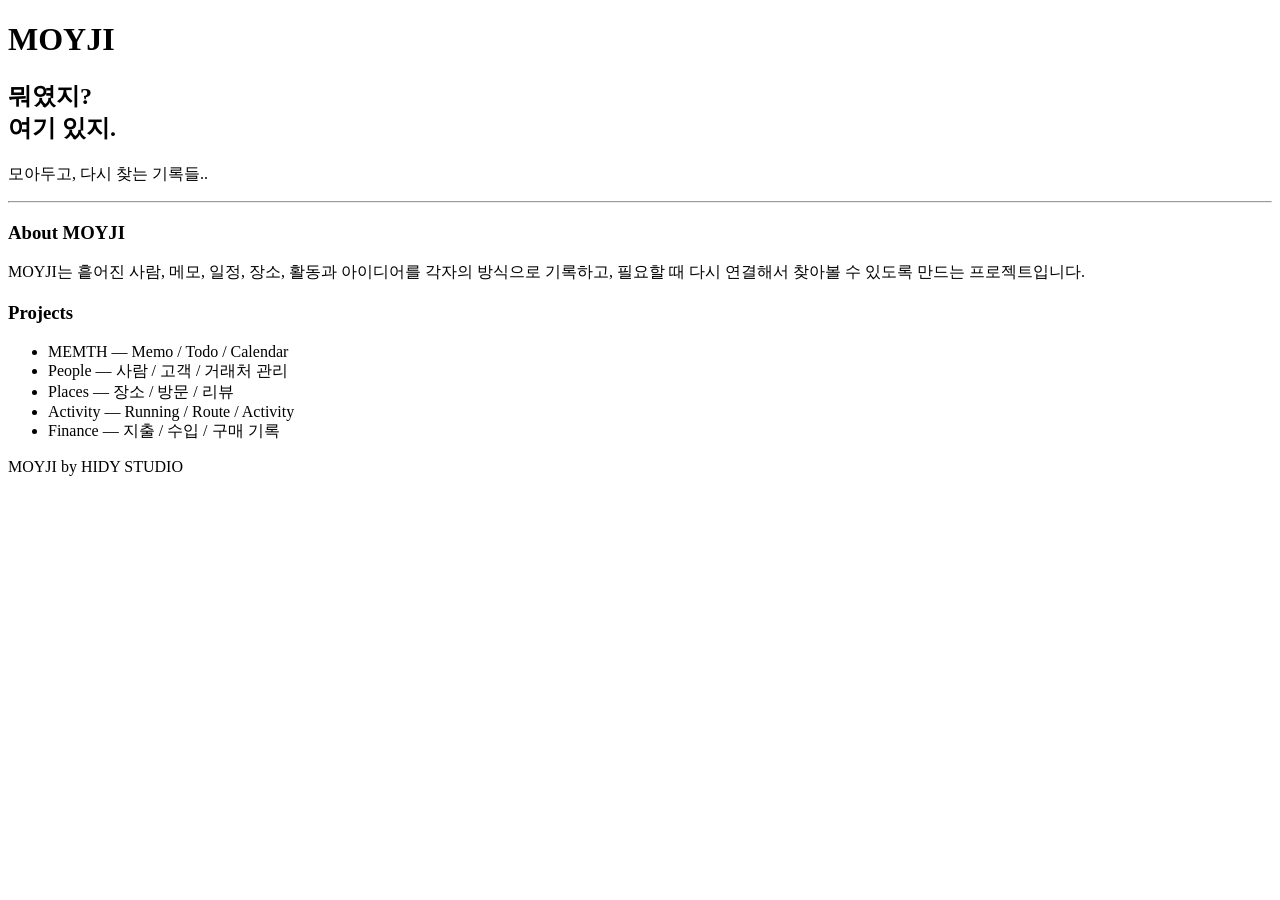
==== index.html @ 7307724c "Create index.html" ====
<!DOCTYPE html>
<html lang="ko">
<head>
  <meta charset="UTF-8">
  <meta name="viewport" content="width=device-width, initial-scale=1.0">

  <title>MOYJI</title>
</head>

<body>

  <h1>MOYJI</h1>

  <h2>
    뭐였지?<br>
    여기 있지.
  </h2>

  <p>
    모아두고, 다시 찾는 기록들..
  </p>

  <hr>

  <h3>About MOYJI</h3>

  <p>
    MOYJI는 흩어진 사람, 메모, 일정, 장소,
    활동과 아이디어를 각자의 방식으로 기록하고,
    필요할 때 다시 연결해서 찾아볼 수 있도록 만드는 프로젝트입니다.
  </p>

  <h3>Projects</h3>

  <ul>
    <li>MEMTH — Memo / Todo / Calendar</li>
    <li>People — 사람 / 고객 / 거래처 관리</li>
    <li>Places — 장소 / 방문 / 리뷰</li>
    <li>Activity — Running / Route / Activity</li>
    <li>Finance — 지출 / 수입 / 구매 기록</li>
  </ul>

  <footer>
    <p>MOYJI by HIDY STUDIO</p>
  </footer>

</body>
</html>
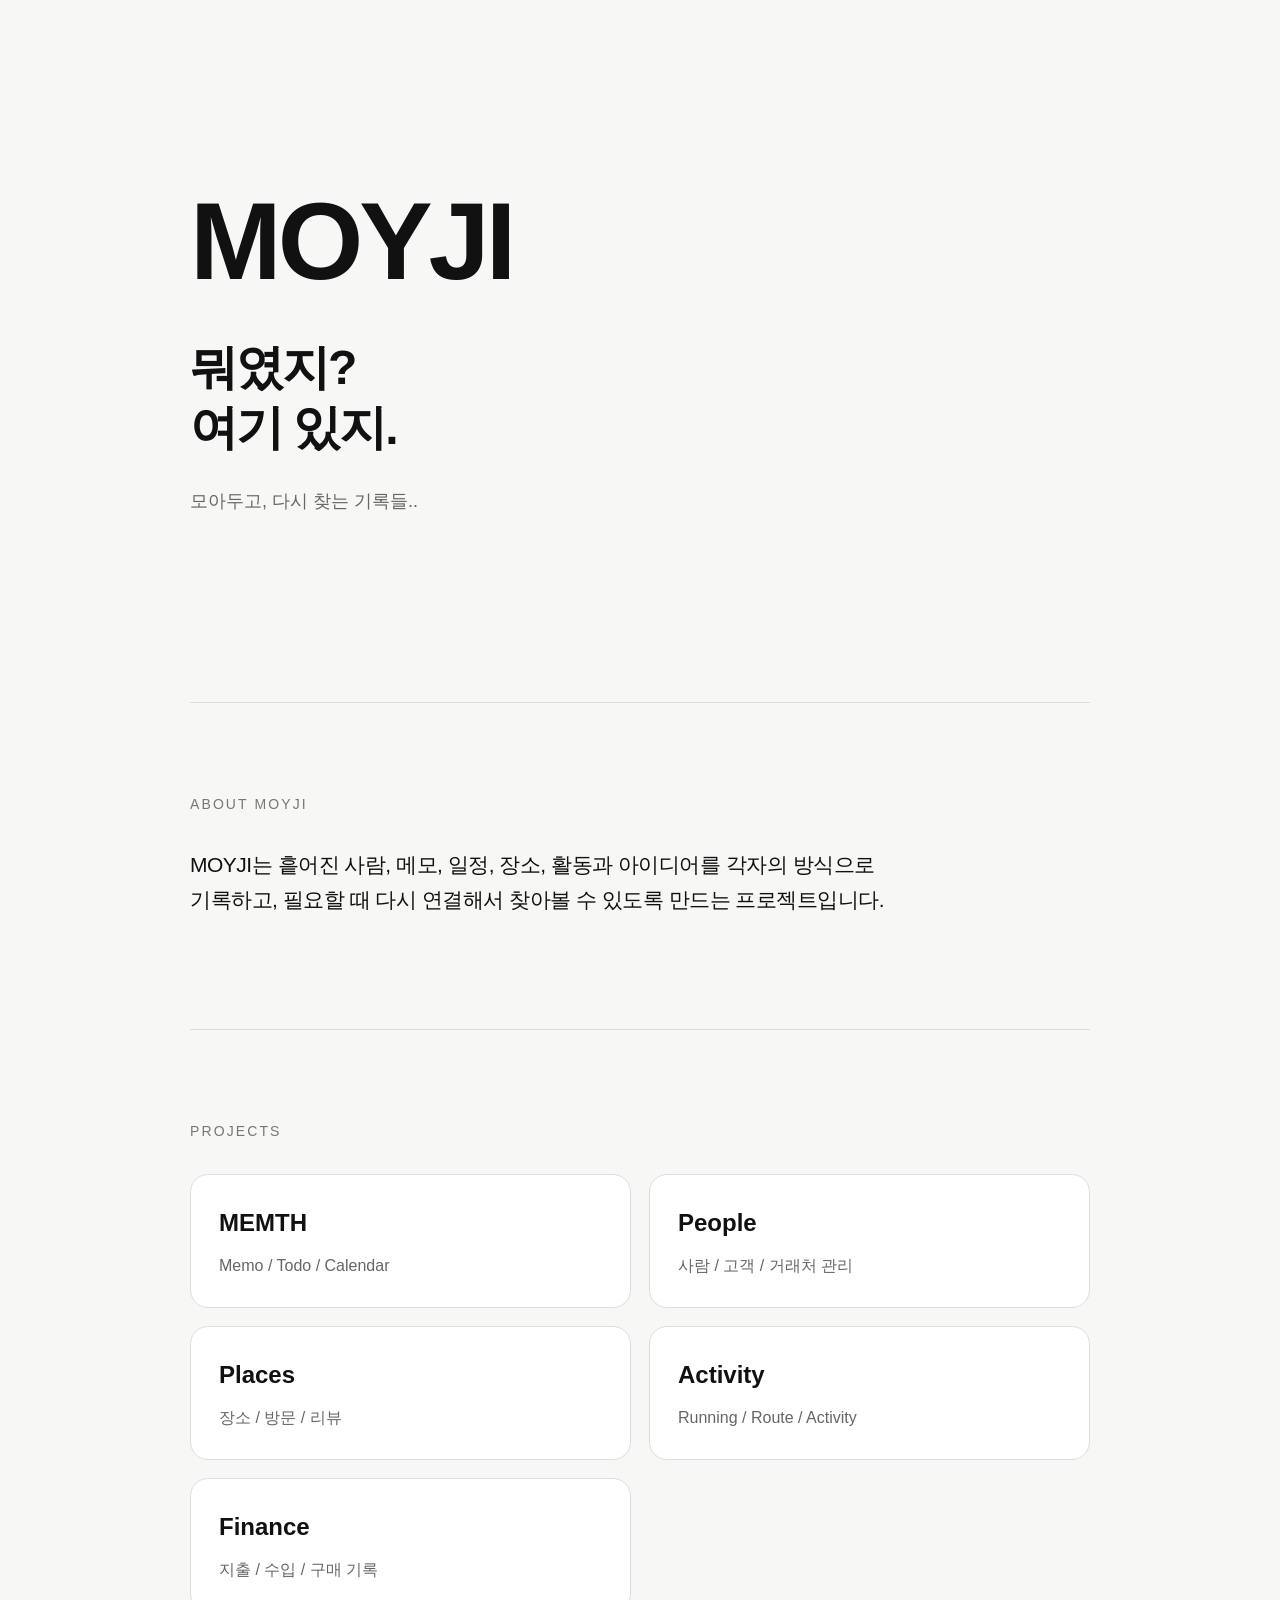
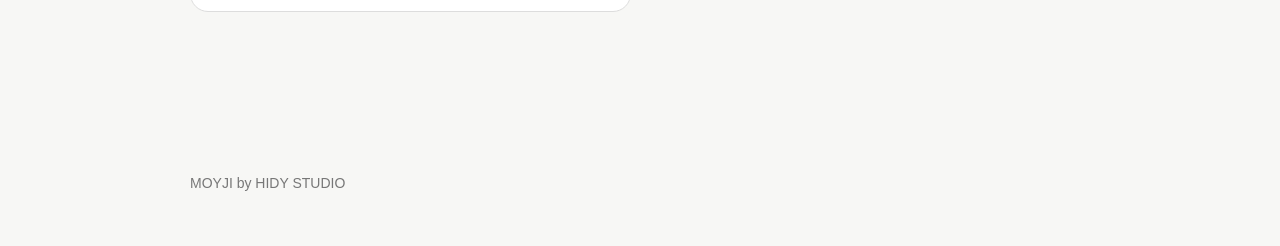
==== commit 826b530d: "Update index.html" ====
--- a/index.html
+++ b/index.html
@@ -1,48 +1,90 @@
 <!DOCTYPE html>
 <html lang="ko">
+
 <head>
   <meta charset="UTF-8">
   <meta name="viewport" content="width=device-width, initial-scale=1.0">
 
-  <title>MOYJI</title>
+  <title>MOYJI — 모아두고, 다시 찾는 기록들..</title>
+
+  <link rel="stylesheet" href="style.css">
 </head>
 
 <body>
 
-  <h1>MOYJI</h1>
+  <main>
 
-  <h2>
-    뭐였지?<br>
-    여기 있지.
-  </h2>
+    <header class="hero">
 
-  <p>
-    모아두고, 다시 찾는 기록들..
-  </p>
+      <h1 class="logo">MOYJI</h1>
 
-  <hr>
+      <h2 class="catchphrase">
+        뭐였지?<br>
+        여기 있지.
+      </h2>
 
-  <h3>About MOYJI</h3>
+      <p class="tagline">
+        모아두고, 다시 찾는 기록들..
+      </p>
 
-  <p>
-    MOYJI는 흩어진 사람, 메모, 일정, 장소,
-    활동과 아이디어를 각자의 방식으로 기록하고,
-    필요할 때 다시 연결해서 찾아볼 수 있도록 만드는 프로젝트입니다.
-  </p>
+    </header>
 
-  <h3>Projects</h3>
 
-  <ul>
-    <li>MEMTH — Memo / Todo / Calendar</li>
-    <li>People — 사람 / 고객 / 거래처 관리</li>
-    <li>Places — 장소 / 방문 / 리뷰</li>
-    <li>Activity — Running / Route / Activity</li>
-    <li>Finance — 지출 / 수입 / 구매 기록</li>
-  </ul>
+    <section>
 
-  <footer>
-    <p>MOYJI by HIDY STUDIO</p>
-  </footer>
+      <div class="section-title">About MOYJI</div>
+
+      <p class="about-text">
+        MOYJI는 흩어진 사람, 메모, 일정, 장소,
+        활동과 아이디어를 각자의 방식으로 기록하고,
+        필요할 때 다시 연결해서 찾아볼 수 있도록 만드는 프로젝트입니다.
+      </p>
+
+    </section>
+
+
+    <section>
+
+      <div class="section-title">Projects</div>
+
+      <div class="projects">
+
+        <article class="project-card">
+          <h3>MEMTH</h3>
+          <p>Memo / Todo / Calendar</p>
+        </article>
+
+        <article class="project-card">
+          <h3>People</h3>
+          <p>사람 / 고객 / 거래처 관리</p>
+        </article>
+
+        <article class="project-card">
+          <h3>Places</h3>
+          <p>장소 / 방문 / 리뷰</p>
+        </article>
+
+        <article class="project-card">
+          <h3>Activity</h3>
+          <p>Running / Route / Activity</p>
+        </article>
+
+        <article class="project-card">
+          <h3>Finance</h3>
+          <p>지출 / 수입 / 구매 기록</p>
+        </article>
+
+      </div>
+
+    </section>
+
+
+    <footer>
+      MOYJI by HIDY STUDIO
+    </footer>
+
+  </main>
 
 </body>
+
 </html>
--- a/style.css
+++ b/style.css
@@ -0,0 +1,109 @@
+* {
+  box-sizing: border-box;
+}
+
+html {
+  scroll-behavior: smooth;
+}
+
+body {
+  margin: 0;
+  background: #f7f7f5;
+  color: #111;
+  font-family: Arial, "Noto Sans KR", sans-serif;
+  line-height: 1.7;
+}
+
+main {
+  width: min(900px, calc(100% - 48px));
+  margin: 0 auto;
+}
+
+.hero {
+  min-height: 78vh;
+  display: flex;
+  flex-direction: column;
+  justify-content: center;
+}
+
+.logo {
+  font-size: clamp(56px, 10vw, 110px);
+  line-height: 1;
+  margin: 0 0 42px;
+  letter-spacing: -4px;
+}
+
+.catchphrase {
+  font-size: clamp(28px, 5vw, 48px);
+  line-height: 1.25;
+  margin: 0 0 28px;
+  letter-spacing: -2px;
+}
+
+.tagline {
+  font-size: 18px;
+  color: #666;
+  margin: 0;
+}
+
+section {
+  padding: 90px 0;
+  border-top: 1px solid #ddd;
+}
+
+.section-title {
+  font-size: 14px;
+  letter-spacing: 0.15em;
+  text-transform: uppercase;
+  color: #777;
+  margin-bottom: 30px;
+}
+
+.about-text {
+  max-width: 700px;
+  font-size: 21px;
+  letter-spacing: -0.5px;
+}
+
+.projects {
+  display: grid;
+  grid-template-columns: repeat(2, 1fr);
+  gap: 18px;
+}
+
+.project-card {
+  background: #fff;
+  border: 1px solid #ddd;
+  border-radius: 18px;
+  padding: 28px;
+}
+
+.project-card h3 {
+  margin: 0 0 8px;
+  font-size: 24px;
+}
+
+.project-card p {
+  margin: 0;
+  color: #666;
+}
+
+footer {
+  padding: 70px 0 50px;
+  color: #777;
+  font-size: 14px;
+}
+
+@media (max-width: 700px) {
+  main {
+    width: min(100% - 32px, 900px);
+  }
+
+  .projects {
+    grid-template-columns: 1fr;
+  }
+
+  .hero {
+    min-height: 70vh;
+  }
+}
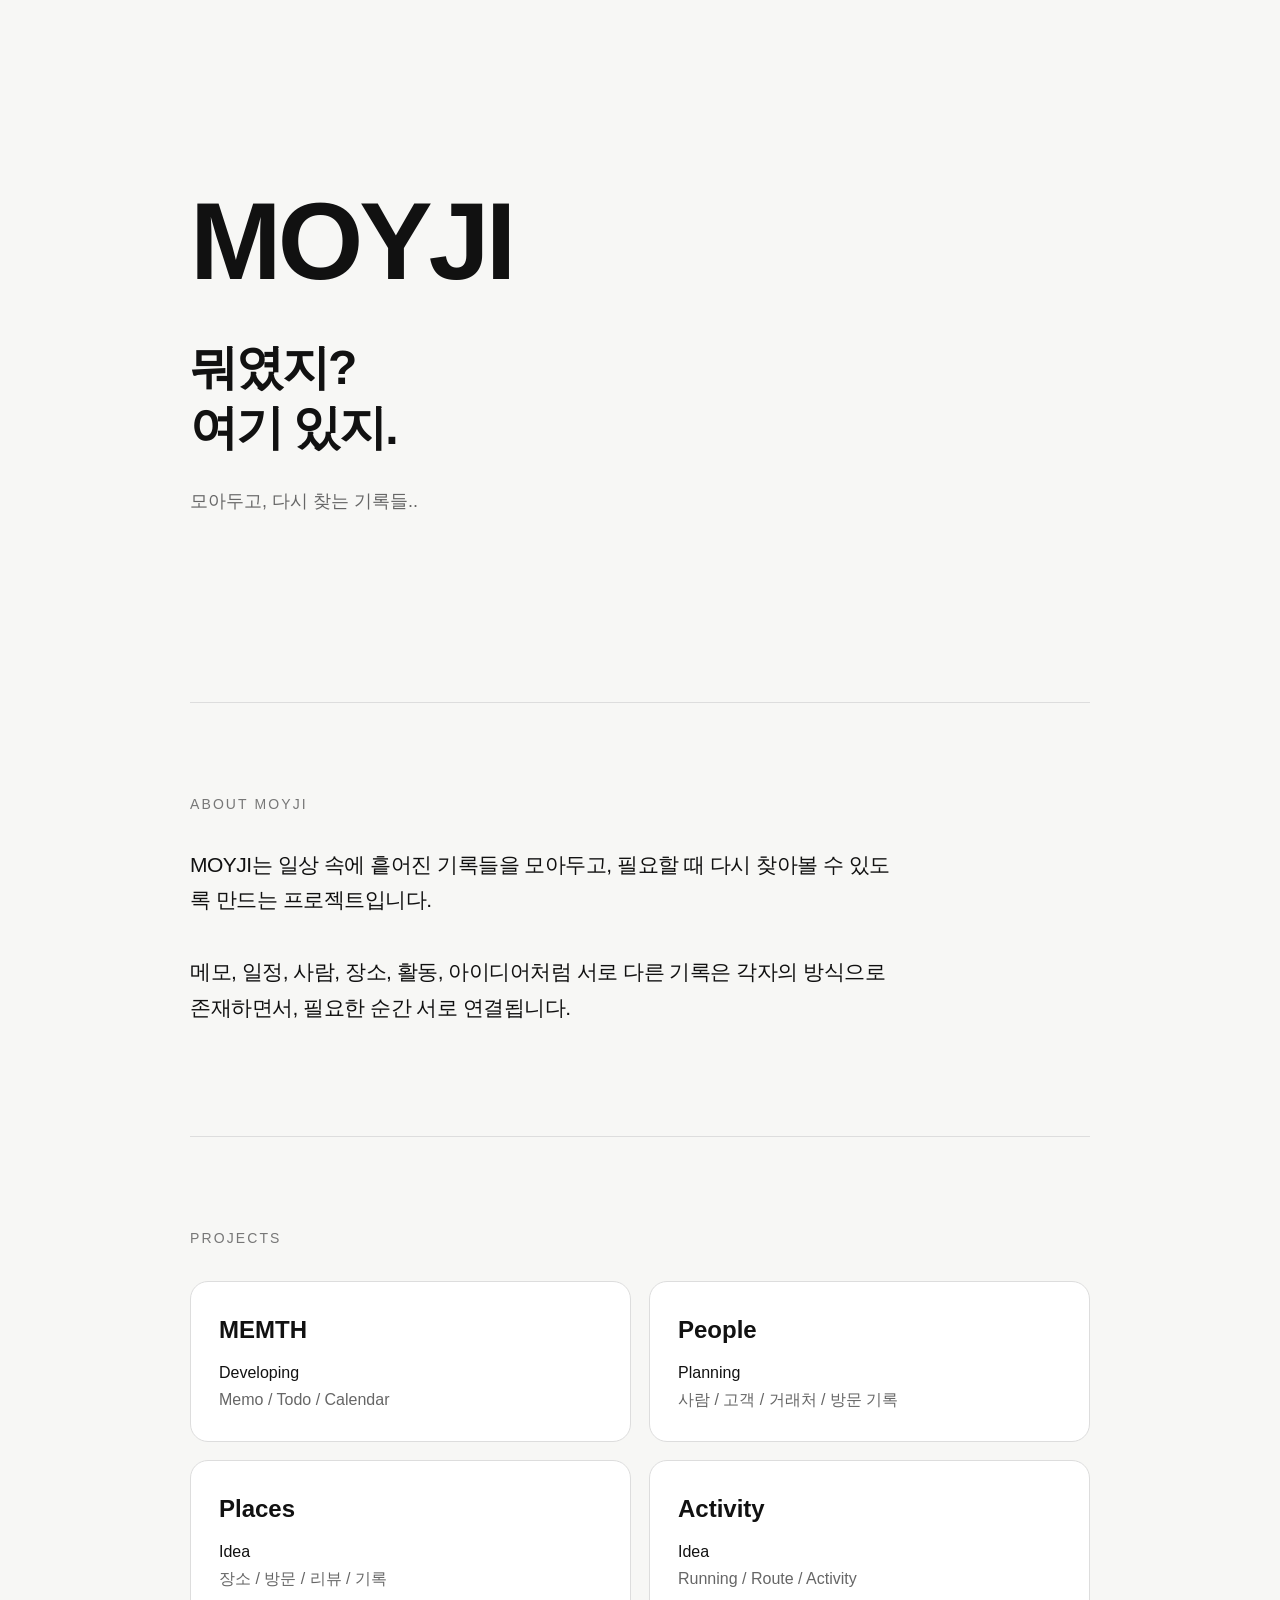
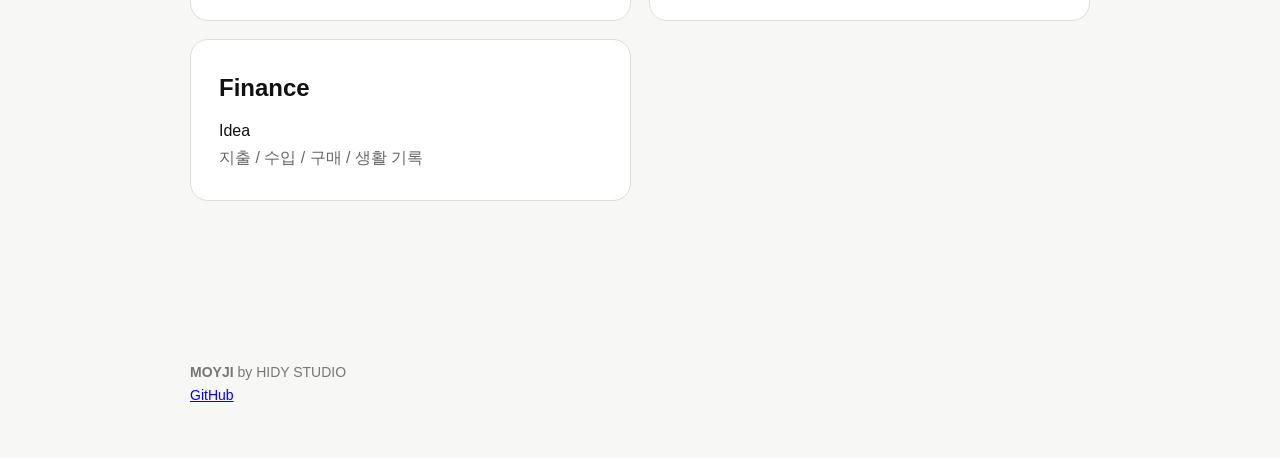
==== commit 33598112: "Update index.html" ====
--- a/index.html
+++ b/index.html
@@ -7,6 +7,11 @@
 
   <title>MOYJI — 모아두고, 다시 찾는 기록들..</title>
 
+  <meta
+    name="description"
+    content="MOYJI — 뭐였지? 여기 있지. 모아두고, 다시 찾는 기록들.."
+  >
+
   <link rel="stylesheet" href="style.css">
 </head>
 
@@ -14,6 +19,7 @@
 
   <main>
 
+    <!-- HERO -->
     <header class="hero">
 
       <h1 class="logo">MOYJI</h1>
@@ -30,48 +36,111 @@
     </header>
 
 
+    <!-- ABOUT -->
     <section>
 
-      <div class="section-title">About MOYJI</div>
+      <div class="section-title">
+        About MOYJI
+      </div>
 
       <p class="about-text">
-        MOYJI는 흩어진 사람, 메모, 일정, 장소,
-        활동과 아이디어를 각자의 방식으로 기록하고,
-        필요할 때 다시 연결해서 찾아볼 수 있도록 만드는 프로젝트입니다.
+        MOYJI는 일상 속에 흩어진 기록들을 모아두고,
+        필요할 때 다시 찾아볼 수 있도록 만드는 프로젝트입니다.
+        <br><br>
+        메모, 일정, 사람, 장소, 활동, 아이디어처럼
+        서로 다른 기록은 각자의 방식으로 존재하면서,
+        필요한 순간 서로 연결됩니다.
       </p>
 
     </section>
 
 
+    <!-- PROJECTS -->
     <section>
 
-      <div class="section-title">Projects</div>
+      <div class="section-title">
+        Projects
+      </div>
 
       <div class="projects">
 
         <article class="project-card">
-          <h3>MEMTH</h3>
-          <p>Memo / Todo / Calendar</p>
+
+          <div class="project-head">
+            <h3>MEMTH</h3>
+            <span class="status developing">
+              Developing
+            </span>
+          </div>
+
+          <p>
+            Memo / Todo / Calendar
+          </p>
+
         </article>
 
+
         <article class="project-card">
-          <h3>People</h3>
-          <p>사람 / 고객 / 거래처 관리</p>
+
+          <div class="project-head">
+            <h3>People</h3>
+            <span class="status planning">
+              Planning
+            </span>
+          </div>
+
+          <p>
+            사람 / 고객 / 거래처 / 방문 기록
+          </p>
+
         </article>
 
+
         <article class="project-card">
-          <h3>Places</h3>
-          <p>장소 / 방문 / 리뷰</p>
+
+          <div class="project-head">
+            <h3>Places</h3>
+            <span class="status idea">
+              Idea
+            </span>
+          </div>
+
+          <p>
+            장소 / 방문 / 리뷰 / 기록
+          </p>
+
         </article>
 
+
         <article class="project-card">
-          <h3>Activity</h3>
-          <p>Running / Route / Activity</p>
+
+          <div class="project-head">
+            <h3>Activity</h3>
+            <span class="status idea">
+              Idea
+            </span>
+          </div>
+
+          <p>
+            Running / Route / Activity
+          </p>
+
         </article>
 
+
         <article class="project-card">
-          <h3>Finance</h3>
-          <p>지출 / 수입 / 구매 기록</p>
+
+          <div class="project-head">
+            <h3>Finance</h3>
+            <span class="status idea">
+              Idea
+            </span>
+          </div>
+
+          <p>
+            지출 / 수입 / 구매 / 생활 기록
+          </p>
+
         </article>
 
       </div>
@@ -79,8 +148,26 @@
     </section>
 
 
+    <!-- FOOTER -->
     <footer>
-      MOYJI by HIDY STUDIO
+
+      <div class="footer-brand">
+        <strong>MOYJI</strong>
+        <span>by HIDY STUDIO</span>
+      </div>
+
+      <div class="footer-links">
+
+        <a
+          href="https://github.com/HIDYSTUDIO"
+          target="_blank"
+          rel="noopener noreferrer"
+        >
+          GitHub
+        </a>
+
+      </div>
+
     </footer>
 
   </main>
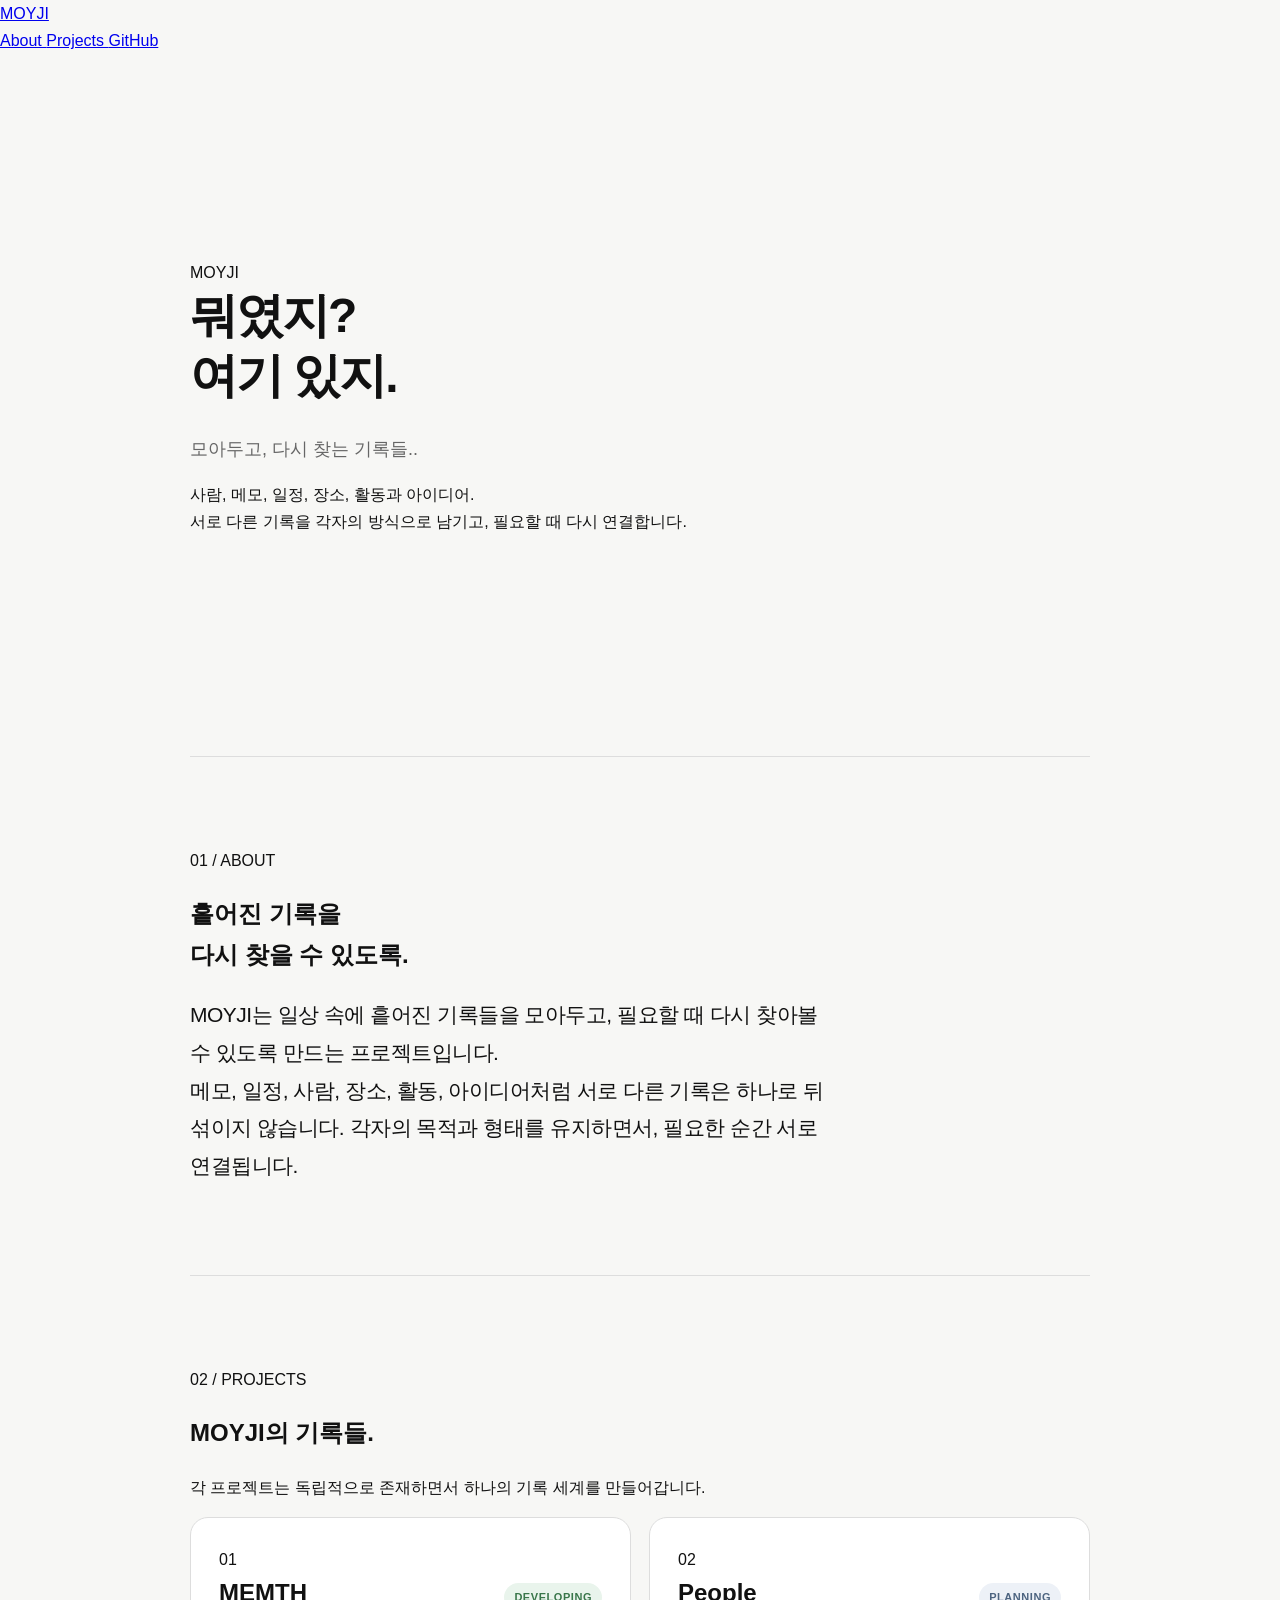
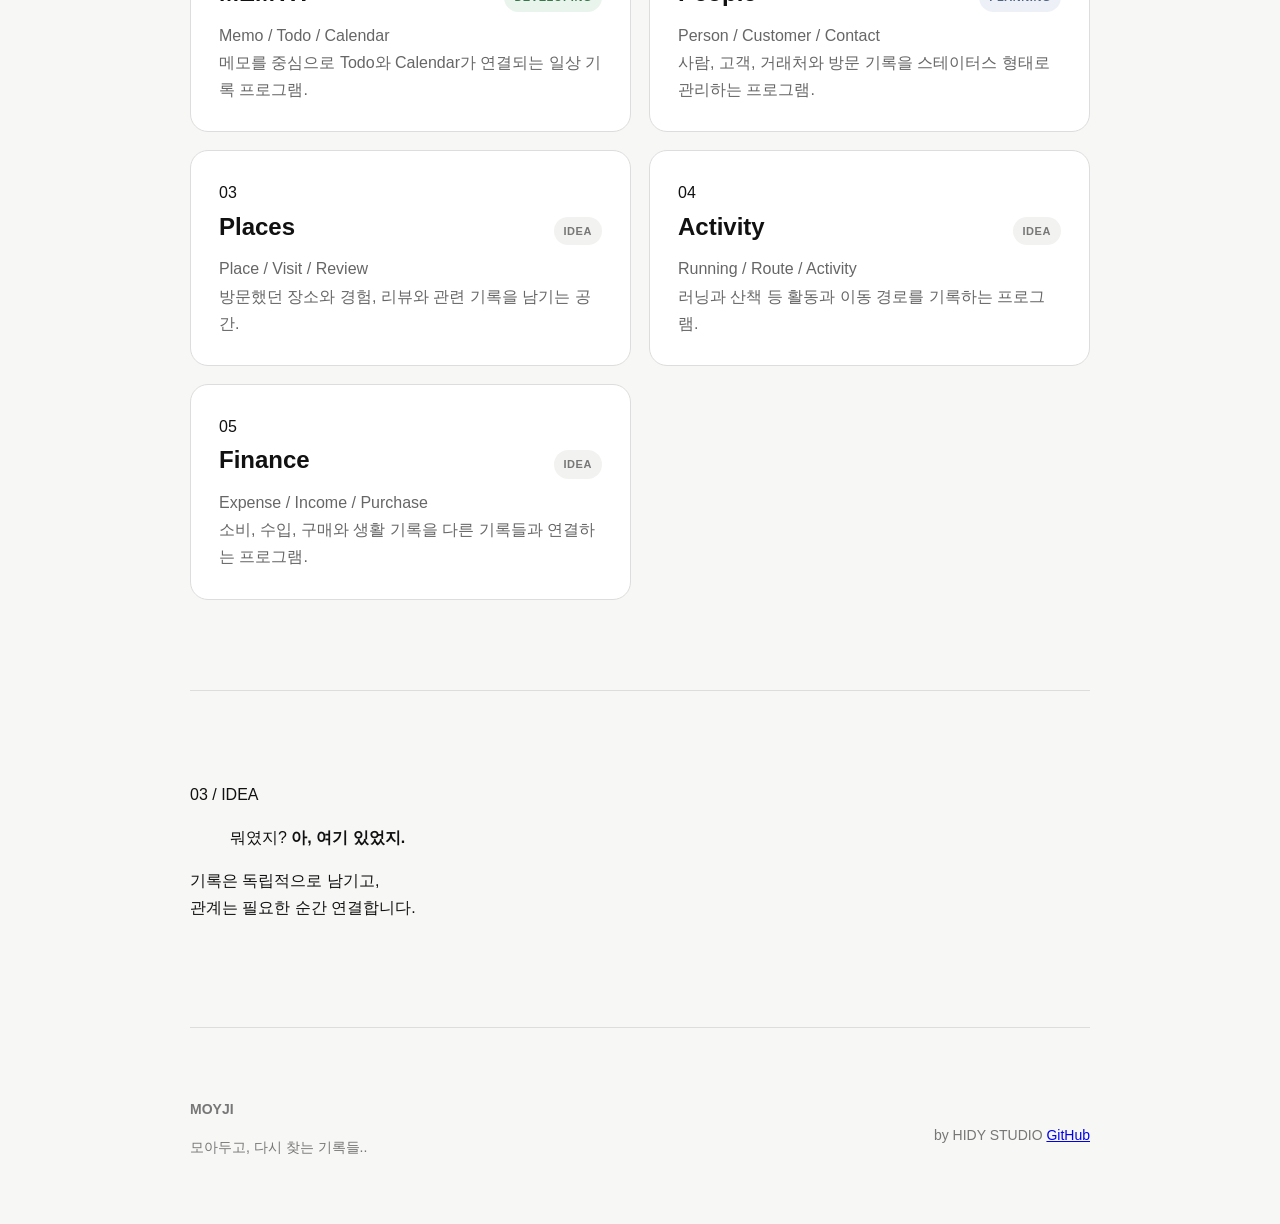
==== commit a18b929c: "Update index.html" ====
--- a/index.html
+++ b/index.html
@@ -3,160 +3,57 @@
 
 <head>
   <meta charset="UTF-8">
-  <meta name="viewport" content="width=device-width, initial-scale=1.0">
-
-  <title>MOYJI — 모아두고, 다시 찾는 기록들..</title>
+
+  <meta
+    name="viewport"
+    content="width=device-width, initial-scale=1.0"
+  >
+
+  <title>
+    MOYJI — 모아두고, 다시 찾는 기록들..
+  </title>
 
   <meta
     name="description"
     content="MOYJI — 뭐였지? 여기 있지. 모아두고, 다시 찾는 기록들.."
   >
 
-  <link rel="stylesheet" href="style.css">
+  <link
+    rel="icon"
+    href="favicon.svg"
+    type="image/svg+xml"
+  >
+
+  <link
+    rel="stylesheet"
+    href="style.css"
+  >
 </head>
 
+
 <body>
 
-  <main>
-
-    <!-- HERO -->
-    <header class="hero">
-
-      <h1 class="logo">MOYJI</h1>
-
-      <h2 class="catchphrase">
-        뭐였지?<br>
-        여기 있지.
-      </h2>
-
-      <p class="tagline">
-        모아두고, 다시 찾는 기록들..
-      </p>
-
-    </header>
-
-
-    <!-- ABOUT -->
-    <section>
-
-      <div class="section-title">
-        About MOYJI
-      </div>
-
-      <p class="about-text">
-        MOYJI는 일상 속에 흩어진 기록들을 모아두고,
-        필요할 때 다시 찾아볼 수 있도록 만드는 프로젝트입니다.
-        <br><br>
-        메모, 일정, 사람, 장소, 활동, 아이디어처럼
-        서로 다른 기록은 각자의 방식으로 존재하면서,
-        필요한 순간 서로 연결됩니다.
-      </p>
-
-    </section>
-
-
-    <!-- PROJECTS -->
-    <section>
-
-      <div class="section-title">
-        Projects
-      </div>
-
-      <div class="projects">
-
-        <article class="project-card">
-
-          <div class="project-head">
-            <h3>MEMTH</h3>
-            <span class="status developing">
-              Developing
-            </span>
-          </div>
-
-          <p>
-            Memo / Todo / Calendar
-          </p>
-
-        </article>
-
-
-        <article class="project-card">
-
-          <div class="project-head">
-            <h3>People</h3>
-            <span class="status planning">
-              Planning
-            </span>
-          </div>
-
-          <p>
-            사람 / 고객 / 거래처 / 방문 기록
-          </p>
-
-        </article>
-
-
-        <article class="project-card">
-
-          <div class="project-head">
-            <h3>Places</h3>
-            <span class="status idea">
-              Idea
-            </span>
-          </div>
-
-          <p>
-            장소 / 방문 / 리뷰 / 기록
-          </p>
-
-        </article>
-
-
-        <article class="project-card">
-
-          <div class="project-head">
-            <h3>Activity</h3>
-            <span class="status idea">
-              Idea
-            </span>
-          </div>
-
-          <p>
-            Running / Route / Activity
-          </p>
-
-        </article>
-
-
-        <article class="project-card">
-
-          <div class="project-head">
-            <h3>Finance</h3>
-            <span class="status idea">
-              Idea
-            </span>
-          </div>
-
-          <p>
-            지출 / 수입 / 구매 / 생활 기록
-          </p>
-
-        </article>
-
-      </div>
-
-    </section>
-
-
-    <!-- FOOTER -->
-    <footer>
-
-      <div class="footer-brand">
-        <strong>MOYJI</strong>
-        <span>by HIDY STUDIO</span>
-      </div>
-
-      <div class="footer-links">
+  <!-- TOP NAVIGATION -->
+  <nav class="top-nav">
+
+    <div class="nav-inner">
+
+      <a
+        class="nav-logo"
+        href="#top"
+      >
+        MOYJI
+      </a>
+
+      <div class="nav-links">
+
+        <a href="#about">
+          About
+        </a>
+
+        <a href="#projects">
+          Projects
+        </a>
 
         <a
           href="https://github.com/HIDYSTUDIO"
@@ -168,6 +65,314 @@
 
       </div>
 
+    </div>
+
+  </nav>
+
+
+  <main id="top">
+
+    <!-- HERO -->
+    <header class="hero">
+
+      <div class="hero-mark">
+        MOYJI
+      </div>
+
+      <h1 class="catchphrase">
+        뭐였지?<br>
+        여기 있지.
+      </h1>
+
+      <p class="tagline">
+        모아두고, 다시 찾는 기록들..
+      </p>
+
+      <div class="hero-line"></div>
+
+      <p class="hero-sub">
+        사람, 메모, 일정, 장소, 활동과 아이디어.<br>
+        서로 다른 기록을 각자의 방식으로 남기고,
+        필요할 때 다시 연결합니다.
+      </p>
+
+    </header>
+
+
+    <!-- ABOUT -->
+    <section
+      id="about"
+      class="section"
+    >
+
+      <div class="section-label">
+        01 / ABOUT
+      </div>
+
+      <h2 class="section-heading">
+        흩어진 기록을<br>
+        다시 찾을 수 있도록.
+      </h2>
+
+      <p class="about-text">
+        MOYJI는 일상 속에 흩어진 기록들을 모아두고,
+        필요할 때 다시 찾아볼 수 있도록 만드는 프로젝트입니다.
+      </p>
+
+      <p class="about-text muted">
+        메모, 일정, 사람, 장소, 활동, 아이디어처럼
+        서로 다른 기록은 하나로 뒤섞이지 않습니다.
+        각자의 목적과 형태를 유지하면서,
+        필요한 순간 서로 연결됩니다.
+      </p>
+
+    </section>
+
+
+    <!-- PROJECTS -->
+    <section
+      id="projects"
+      class="section"
+    >
+
+      <div class="section-label">
+        02 / PROJECTS
+      </div>
+
+      <div class="section-top">
+
+        <h2 class="section-heading">
+          MOYJI의 기록들.
+        </h2>
+
+        <p class="section-description">
+          각 프로젝트는 독립적으로 존재하면서
+          하나의 기록 세계를 만들어갑니다.
+        </p>
+
+      </div>
+
+
+      <div class="projects">
+
+        <!-- MEMTH -->
+        <article class="project-card featured">
+
+          <div class="project-number">
+            01
+          </div>
+
+          <div class="project-head">
+
+            <h3>
+              MEMTH
+            </h3>
+
+            <span class="status developing">
+              Developing
+            </span>
+
+          </div>
+
+          <p class="project-category">
+            Memo / Todo / Calendar
+          </p>
+
+          <p class="project-description">
+            메모를 중심으로 Todo와 Calendar가 연결되는
+            일상 기록 프로그램.
+          </p>
+
+        </article>
+
+
+        <!-- PEOPLE -->
+        <article class="project-card">
+
+          <div class="project-number">
+            02
+          </div>
+
+          <div class="project-head">
+
+            <h3>
+              People
+            </h3>
+
+            <span class="status planning">
+              Planning
+            </span>
+
+          </div>
+
+          <p class="project-category">
+            Person / Customer / Contact
+          </p>
+
+          <p class="project-description">
+            사람, 고객, 거래처와 방문 기록을
+            스테이터스 형태로 관리하는 프로그램.
+          </p>
+
+        </article>
+
+
+        <!-- PLACES -->
+        <article class="project-card">
+
+          <div class="project-number">
+            03
+          </div>
+
+          <div class="project-head">
+
+            <h3>
+              Places
+            </h3>
+
+            <span class="status idea">
+              Idea
+            </span>
+
+          </div>
+
+          <p class="project-category">
+            Place / Visit / Review
+          </p>
+
+          <p class="project-description">
+            방문했던 장소와 경험,
+            리뷰와 관련 기록을 남기는 공간.
+          </p>
+
+        </article>
+
+
+        <!-- ACTIVITY -->
+        <article class="project-card">
+
+          <div class="project-number">
+            04
+          </div>
+
+          <div class="project-head">
+
+            <h3>
+              Activity
+            </h3>
+
+            <span class="status idea">
+              Idea
+            </span>
+
+          </div>
+
+          <p class="project-category">
+            Running / Route / Activity
+          </p>
+
+          <p class="project-description">
+            러닝과 산책 등 활동과
+            이동 경로를 기록하는 프로그램.
+          </p>
+
+        </article>
+
+
+        <!-- FINANCE -->
+        <article class="project-card">
+
+          <div class="project-number">
+            05
+          </div>
+
+          <div class="project-head">
+
+            <h3>
+              Finance
+            </h3>
+
+            <span class="status idea">
+              Idea
+            </span>
+
+          </div>
+
+          <p class="project-category">
+            Expense / Income / Purchase
+          </p>
+
+          <p class="project-description">
+            소비, 수입, 구매와 생활 기록을
+            다른 기록들과 연결하는 프로그램.
+          </p>
+
+        </article>
+
+      </div>
+
+    </section>
+
+
+    <!-- PHILOSOPHY -->
+    <section class="section philosophy">
+
+      <div class="section-label">
+        03 / IDEA
+      </div>
+
+      <blockquote>
+
+        <span>
+          뭐였지?
+        </span>
+
+        <strong>
+          아, 여기 있었지.
+        </strong>
+
+      </blockquote>
+
+      <p>
+        기록은 독립적으로 남기고,<br>
+        관계는 필요한 순간 연결합니다.
+      </p>
+
+    </section>
+
+
+    <!-- FOOTER -->
+    <footer>
+
+      <div>
+
+        <strong>
+          MOYJI
+        </strong>
+
+        <p>
+          모아두고, 다시 찾는 기록들..
+        </p>
+
+      </div>
+
+
+      <div class="footer-right">
+
+        <span>
+          by HIDY STUDIO
+        </span>
+
+        <a
+          href="https://github.com/HIDYSTUDIO"
+          target="_blank"
+          rel="noopener noreferrer"
+        >
+          GitHub
+        </a>
+
+      </div>
+
     </footer>
 
   </main>
--- a/style.css
+++ b/style.css
@@ -8,102 +8,258 @@
 
 body {
   margin: 0;
+
   background: #f7f7f5;
   color: #111;
-  font-family: Arial, "Noto Sans KR", sans-serif;
+
+  font-family:
+    Arial,
+    "Noto Sans KR",
+    sans-serif;
+
   line-height: 1.7;
 }
 
+
+/* MAIN */
+
 main {
-  width: min(900px, calc(100% - 48px));
+  width: min(
+    900px,
+    calc(100% - 48px)
+  );
+
   margin: 0 auto;
 }
+
+
+/* HERO */
 
 .hero {
   min-height: 78vh;
+
   display: flex;
   flex-direction: column;
   justify-content: center;
 }
 
 .logo {
-  font-size: clamp(56px, 10vw, 110px);
+  margin: 0 0 42px;
+
+  font-size: clamp(
+    56px,
+    10vw,
+    110px
+  );
+
   line-height: 1;
-  margin: 0 0 42px;
+
   letter-spacing: -4px;
 }
 
 .catchphrase {
-  font-size: clamp(28px, 5vw, 48px);
+  margin: 0 0 28px;
+
+  font-size: clamp(
+    28px,
+    5vw,
+    48px
+  );
+
   line-height: 1.25;
-  margin: 0 0 28px;
+
   letter-spacing: -2px;
 }
 
 .tagline {
+  margin: 0;
+
   font-size: 18px;
+
   color: #666;
-  margin: 0;
-}
+}
+
+
+/* SECTION */
 
 section {
   padding: 90px 0;
+
   border-top: 1px solid #ddd;
 }
 
 .section-title {
+  margin-bottom: 30px;
+
   font-size: 14px;
+
   letter-spacing: 0.15em;
+
   text-transform: uppercase;
-  color: #777;
-  margin-bottom: 30px;
-}
+
+  color: #777;
+}
+
+
+/* ABOUT */
 
 .about-text {
-  max-width: 700px;
+  max-width: 640px;
+
+  margin: 0;
+
   font-size: 21px;
+
+  line-height: 1.8;
+
   letter-spacing: -0.5px;
 }
+
+
+/* PROJECTS */
 
 .projects {
   display: grid;
-  grid-template-columns: repeat(2, 1fr);
+
+  grid-template-columns:
+    repeat(2, 1fr);
+
   gap: 18px;
 }
 
 .project-card {
+  padding: 28px;
+
   background: #fff;
+
   border: 1px solid #ddd;
+
   border-radius: 18px;
-  padding: 28px;
+}
+
+.project-head {
+  display: flex;
+
+  align-items: center;
+  justify-content: space-between;
+
+  gap: 16px;
 }
 
 .project-card h3 {
   margin: 0 0 8px;
+
   font-size: 24px;
 }
 
 .project-card p {
   margin: 0;
+
   color: #666;
 }
 
+
+/* STATUS */
+
+.status {
+  flex-shrink: 0;
+
+  padding: 5px 10px;
+
+  border-radius: 999px;
+
+  font-size: 11px;
+
+  font-weight: 600;
+
+  letter-spacing: 0.05em;
+
+  text-transform: uppercase;
+
+  background: #f1f1ef;
+
+  color: #666;
+}
+
+.status.developing {
+  background: #e9f4ec;
+  color: #39764a;
+}
+
+.status.planning {
+  background: #edf1f7;
+  color: #4d6480;
+}
+
+.status.idea {
+  background: #f2f2f0;
+  color: #777;
+}
+
+
+/* FOOTER */
+
 footer {
+  display: flex;
+
+  justify-content: space-between;
+  align-items: center;
+
+  gap: 24px;
+
   padding: 70px 0 50px;
-  color: #777;
+
+  border-top: 1px solid #ddd;
+
+  color: #777;
+
   font-size: 14px;
 }
 
+.footer-brand {
+  display: flex;
+
+  gap: 8px;
+}
+
+.footer-brand strong {
+  color: #111;
+}
+
+.footer-links a {
+  color: #777;
+
+  text-decoration: none;
+}
+
+.footer-links a:hover {
+  color: #111;
+}
+
+
+/* MOBILE */
+
 @media (max-width: 700px) {
+
   main {
-    width: min(100% - 32px, 900px);
+    width: min(
+      100% - 32px,
+      900px
+    );
+  }
+
+  .hero {
+    min-height: 70vh;
   }
 
   .projects {
     grid-template-columns: 1fr;
   }
 
-  .hero {
-    min-height: 70vh;
-  }
-}
+  footer {
+    flex-direction: column;
+
+    align-items: flex-start;
+  }
+
+}
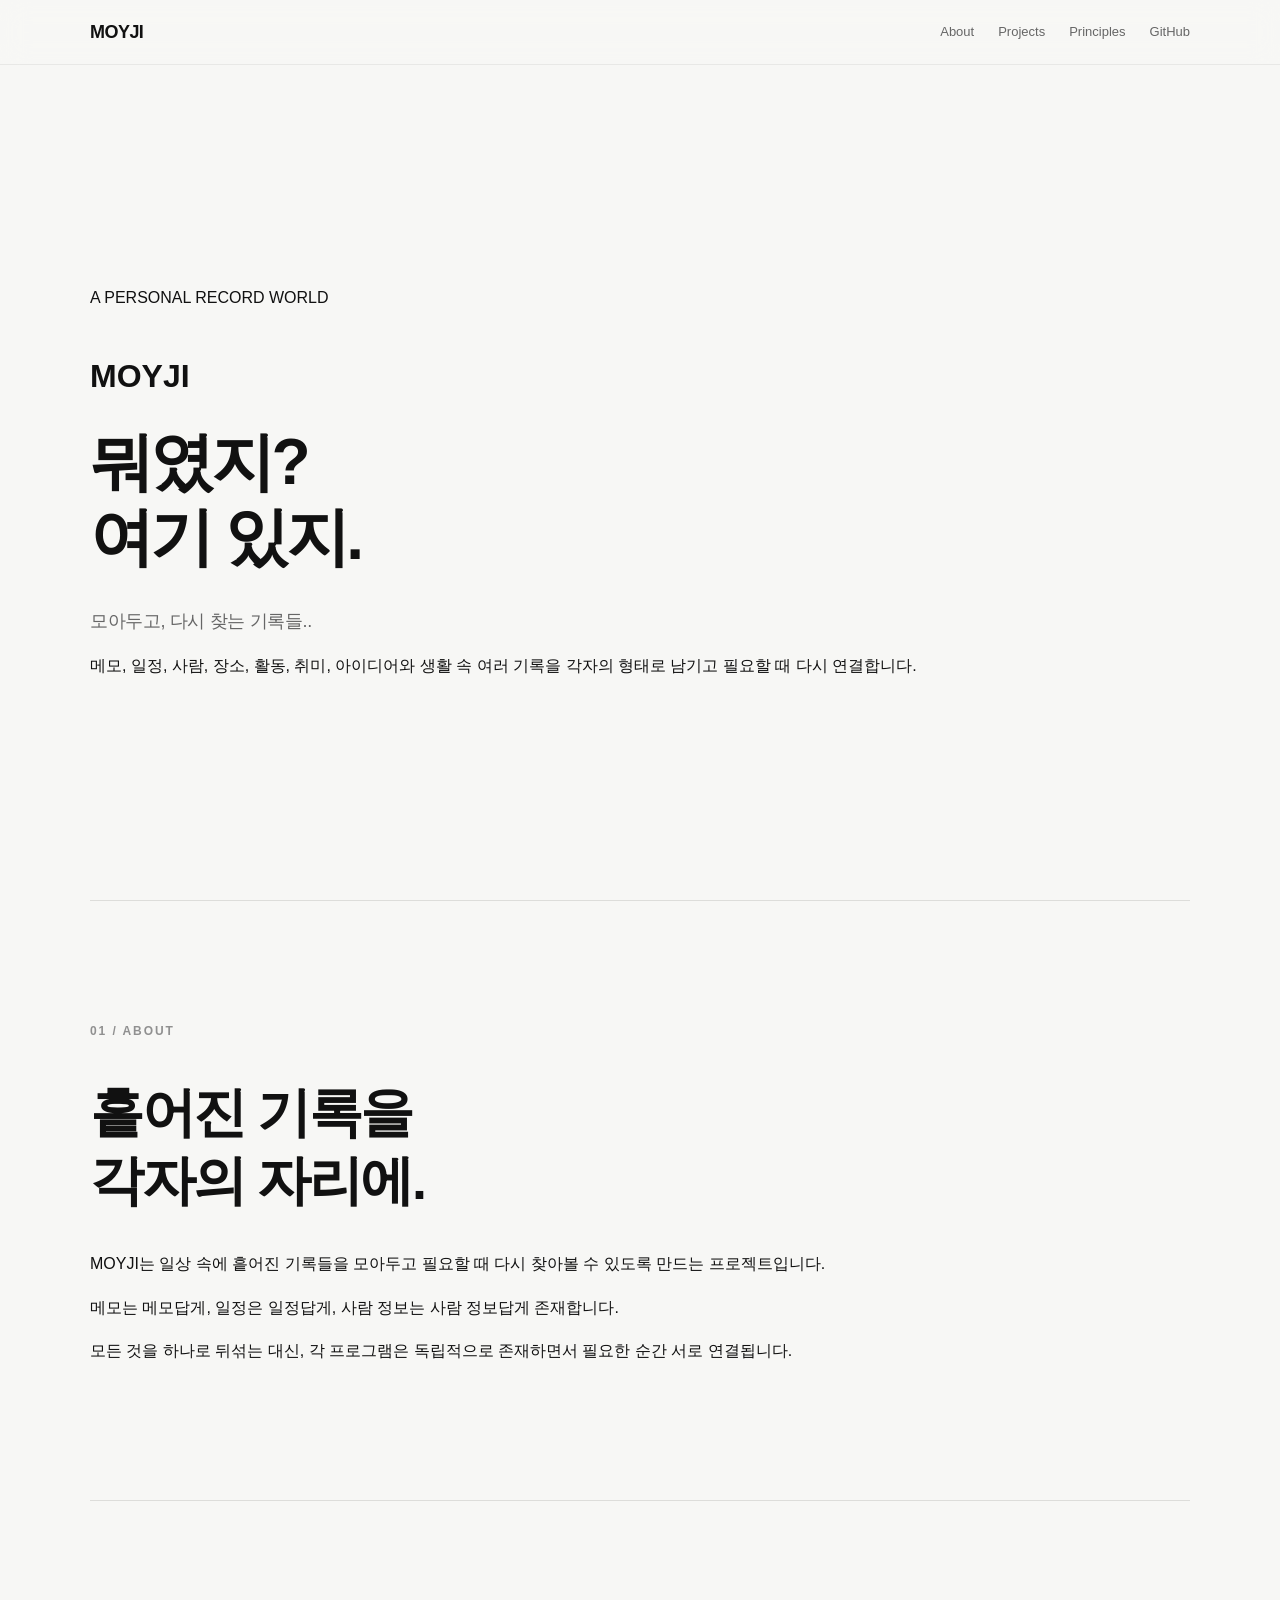
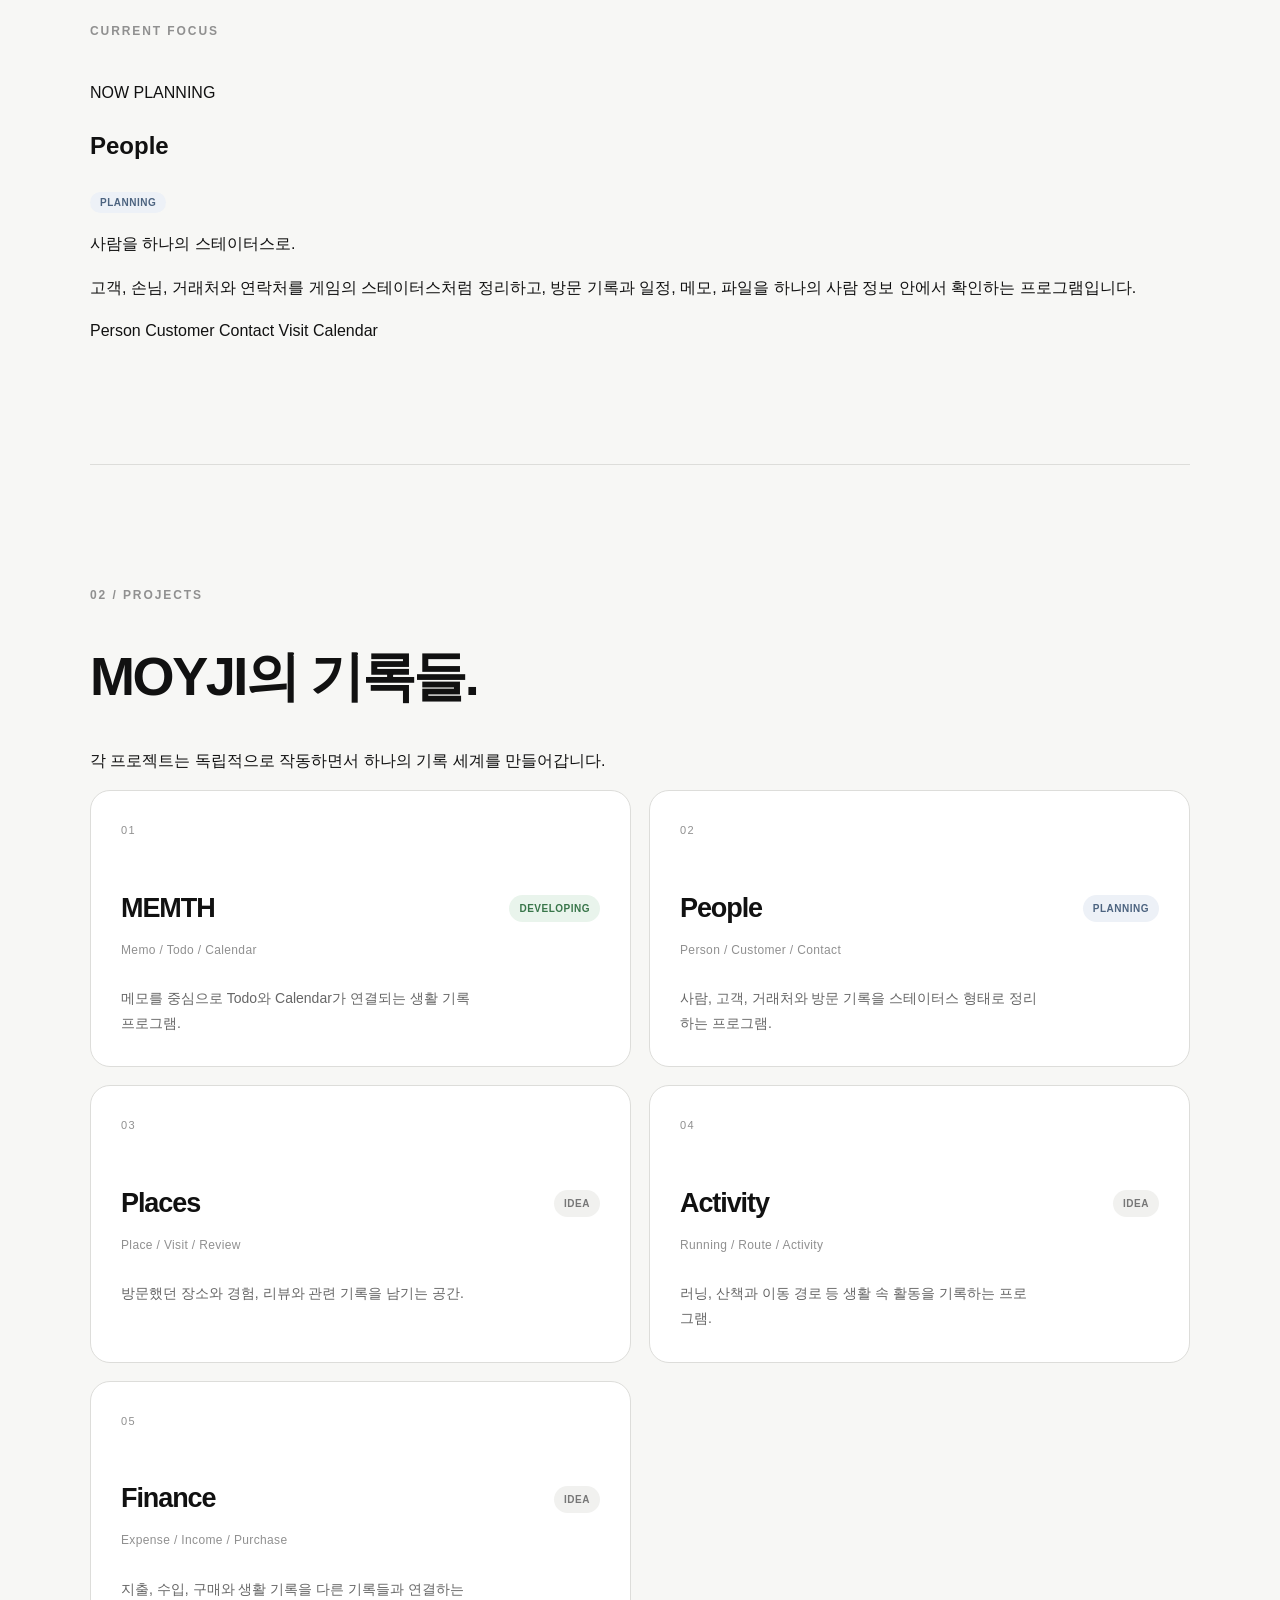
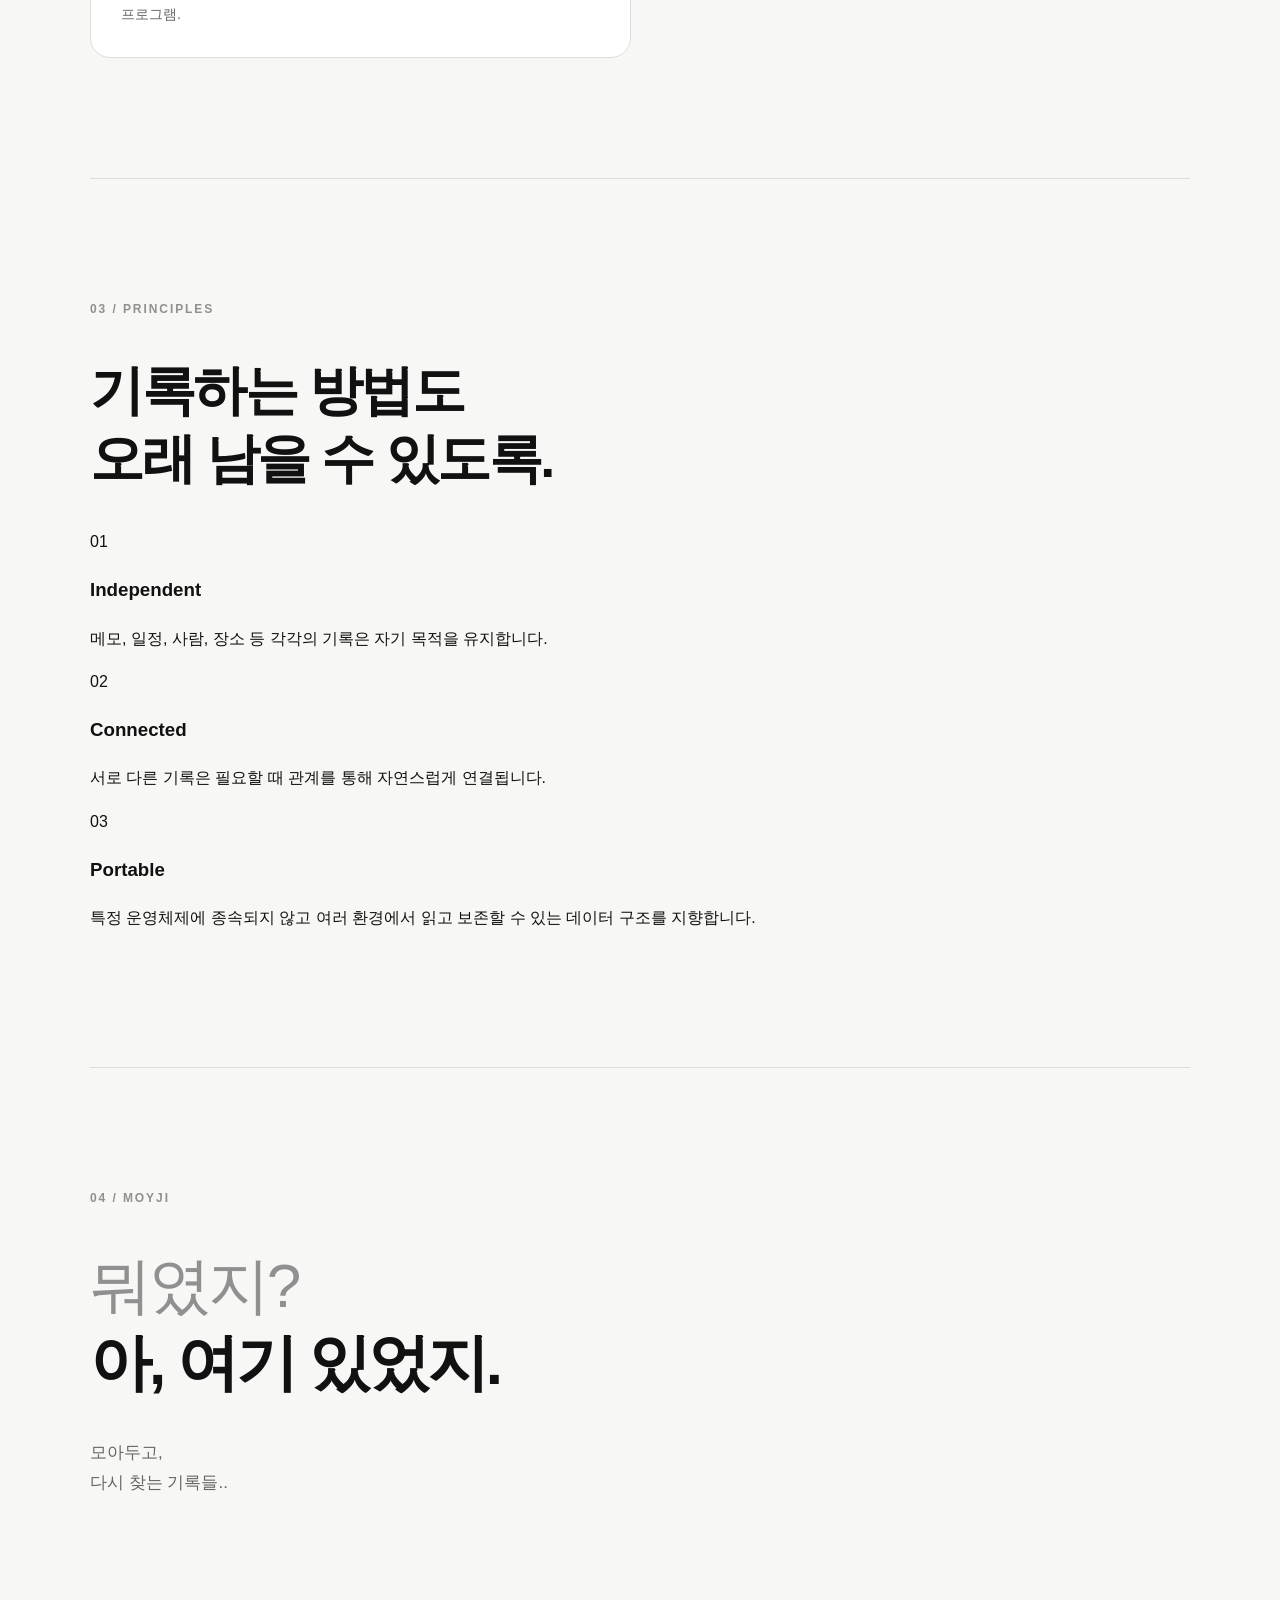
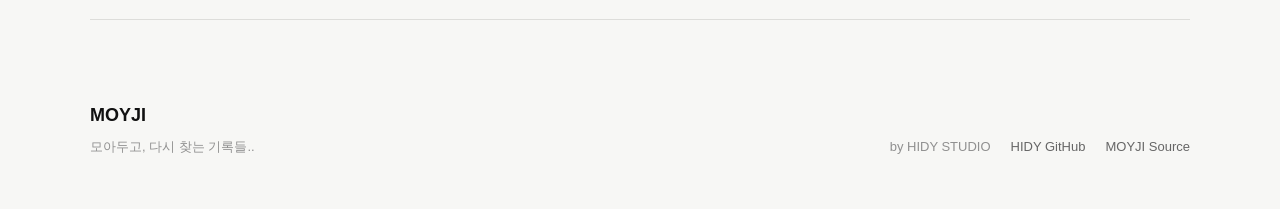
==== commit 42982489: "Update index.html" ====
--- a/index.html
+++ b/index.html
@@ -9,9 +9,7 @@
     content="width=device-width, initial-scale=1.0"
   >
 
-  <title>
-    MOYJI — 모아두고, 다시 찾는 기록들..
-  </title>
+  <title>MOYJI — 모아두고, 다시 찾는 기록들..</title>
 
   <meta
     name="description"
@@ -33,7 +31,7 @@
 
 <body>
 
-  <!-- TOP NAVIGATION -->
+  <!-- NAV -->
   <nav class="top-nav">
 
     <div class="nav-inner">
@@ -55,320 +53,481 @@
           Projects
         </a>
 
+        <a href="#principles">
+          Principles
+        </a>
+
+        <a
+          href="https://github.com/HIDYSTUDIO/moyji"
+          target="_blank"
+          rel="noopener noreferrer"
+        >
+          GitHub
+        </a>
+
+      </div>
+
+    </div>
+
+  </nav>
+
+
+  <main id="top">
+
+    <!-- HERO -->
+    <header class="hero">
+
+      <p class="eyebrow">
+        A PERSONAL RECORD WORLD
+      </p>
+
+      <h1 class="hero-logo">
+        MOYJI
+      </h1>
+
+      <h2 class="catchphrase">
+        뭐였지?<br>
+        여기 있지.
+      </h2>
+
+      <p class="tagline">
+        모아두고, 다시 찾는 기록들..
+      </p>
+
+      <div class="accent-line"></div>
+
+      <p class="hero-description">
+        메모, 일정, 사람, 장소, 활동, 취미,
+        아이디어와 생활 속 여러 기록을
+        각자의 형태로 남기고 필요할 때 다시 연결합니다.
+      </p>
+
+    </header>
+
+
+    <!-- ABOUT -->
+    <section
+      id="about"
+      class="section"
+    >
+
+      <div class="section-label">
+        01 / ABOUT
+      </div>
+
+      <div class="about-layout">
+
+        <h2 class="section-heading">
+          흩어진 기록을<br>
+          각자의 자리에.
+        </h2>
+
+        <div class="about-content">
+
+          <p>
+            MOYJI는 일상 속에 흩어진 기록들을
+            모아두고 필요할 때 다시 찾아볼 수 있도록
+            만드는 프로젝트입니다.
+          </p>
+
+          <p class="muted">
+            메모는 메모답게,
+            일정은 일정답게,
+            사람 정보는 사람 정보답게 존재합니다.
+          </p>
+
+          <p class="muted">
+            모든 것을 하나로 뒤섞는 대신,
+            각 프로그램은 독립적으로 존재하면서
+            필요한 순간 서로 연결됩니다.
+          </p>
+
+        </div>
+
+      </div>
+
+    </section>
+
+
+    <!-- CURRENT FOCUS -->
+    <section class="section focus-section">
+
+      <div class="section-label">
+        CURRENT FOCUS
+      </div>
+
+      <div class="focus-card">
+
+        <div class="focus-top">
+
+          <div>
+
+            <p class="focus-caption">
+              NOW PLANNING
+            </p>
+
+            <h2>
+              People
+            </h2>
+
+          </div>
+
+          <span class="status planning">
+            Planning
+          </span>
+
+        </div>
+
+        <p class="focus-title">
+          사람을 하나의 스테이터스로.
+        </p>
+
+        <p class="focus-description">
+          고객, 손님, 거래처와 연락처를
+          게임의 스테이터스처럼 정리하고,
+          방문 기록과 일정, 메모, 파일을
+          하나의 사람 정보 안에서 확인하는 프로그램입니다.
+        </p>
+
+        <div class="focus-tags">
+
+          <span>Person</span>
+          <span>Customer</span>
+          <span>Contact</span>
+          <span>Visit</span>
+          <span>Calendar</span>
+
+        </div>
+
+      </div>
+
+    </section>
+
+
+    <!-- PROJECTS -->
+    <section
+      id="projects"
+      class="section"
+    >
+
+      <div class="section-label">
+        02 / PROJECTS
+      </div>
+
+      <div class="section-head">
+
+        <h2 class="section-heading">
+          MOYJI의 기록들.
+        </h2>
+
+        <p>
+          각 프로젝트는 독립적으로 작동하면서
+          하나의 기록 세계를 만들어갑니다.
+        </p>
+
+      </div>
+
+
+      <div class="projects">
+
+        <!-- MEMTH -->
+        <article class="project-card">
+
+          <div class="project-number">
+            01
+          </div>
+
+          <div class="project-head">
+
+            <h3>
+              MEMTH
+            </h3>
+
+            <span class="status developing">
+              Developing
+            </span>
+
+          </div>
+
+          <p class="project-category">
+            Memo / Todo / Calendar
+          </p>
+
+          <p class="project-description">
+            메모를 중심으로 Todo와 Calendar가
+            연결되는 생활 기록 프로그램.
+          </p>
+
+        </article>
+
+
+        <!-- PEOPLE -->
+        <article class="project-card highlight">
+
+          <div class="project-number">
+            02
+          </div>
+
+          <div class="project-head">
+
+            <h3>
+              People
+            </h3>
+
+            <span class="status planning">
+              Planning
+            </span>
+
+          </div>
+
+          <p class="project-category">
+            Person / Customer / Contact
+          </p>
+
+          <p class="project-description">
+            사람, 고객, 거래처와 방문 기록을
+            스테이터스 형태로 정리하는 프로그램.
+          </p>
+
+        </article>
+
+
+        <!-- PLACES -->
+        <article class="project-card">
+
+          <div class="project-number">
+            03
+          </div>
+
+          <div class="project-head">
+
+            <h3>
+              Places
+            </h3>
+
+            <span class="status idea">
+              Idea
+            </span>
+
+          </div>
+
+          <p class="project-category">
+            Place / Visit / Review
+          </p>
+
+          <p class="project-description">
+            방문했던 장소와 경험,
+            리뷰와 관련 기록을 남기는 공간.
+          </p>
+
+        </article>
+
+
+        <!-- ACTIVITY -->
+        <article class="project-card">
+
+          <div class="project-number">
+            04
+          </div>
+
+          <div class="project-head">
+
+            <h3>
+              Activity
+            </h3>
+
+            <span class="status idea">
+              Idea
+            </span>
+
+          </div>
+
+          <p class="project-category">
+            Running / Route / Activity
+          </p>
+
+          <p class="project-description">
+            러닝, 산책과 이동 경로 등
+            생활 속 활동을 기록하는 프로그램.
+          </p>
+
+        </article>
+
+
+        <!-- FINANCE -->
+        <article class="project-card">
+
+          <div class="project-number">
+            05
+          </div>
+
+          <div class="project-head">
+
+            <h3>
+              Finance
+            </h3>
+
+            <span class="status idea">
+              Idea
+            </span>
+
+          </div>
+
+          <p class="project-category">
+            Expense / Income / Purchase
+          </p>
+
+          <p class="project-description">
+            지출, 수입, 구매와 생활 기록을
+            다른 기록들과 연결하는 프로그램.
+          </p>
+
+        </article>
+
+      </div>
+
+    </section>
+
+
+    <!-- PRINCIPLES -->
+    <section
+      id="principles"
+      class="section"
+    >
+
+      <div class="section-label">
+        03 / PRINCIPLES
+      </div>
+
+      <h2 class="section-heading">
+        기록하는 방법도<br>
+        오래 남을 수 있도록.
+      </h2>
+
+      <div class="principles">
+
+        <article class="principle">
+
+          <span class="principle-number">
+            01
+          </span>
+
+          <h3>
+            Independent
+          </h3>
+
+          <p>
+            메모, 일정, 사람, 장소 등
+            각각의 기록은 자기 목적을 유지합니다.
+          </p>
+
+        </article>
+
+
+        <article class="principle">
+
+          <span class="principle-number">
+            02
+          </span>
+
+          <h3>
+            Connected
+          </h3>
+
+          <p>
+            서로 다른 기록은 필요할 때
+            관계를 통해 자연스럽게 연결됩니다.
+          </p>
+
+        </article>
+
+
+        <article class="principle">
+
+          <span class="principle-number">
+            03
+          </span>
+
+          <h3>
+            Portable
+          </h3>
+
+          <p>
+            특정 운영체제에 종속되지 않고
+            여러 환경에서 읽고 보존할 수 있는
+            데이터 구조를 지향합니다.
+          </p>
+
+        </article>
+
+      </div>
+
+    </section>
+
+
+    <!-- PHILOSOPHY -->
+    <section class="section philosophy">
+
+      <div class="section-label">
+        04 / MOYJI
+      </div>
+
+      <blockquote>
+
+        <span>
+          뭐였지?
+        </span>
+
+        <strong>
+          아, 여기 있었지.
+        </strong>
+
+      </blockquote>
+
+      <p>
+        모아두고,<br>
+        다시 찾는 기록들..
+      </p>
+
+    </section>
+
+
+    <!-- FOOTER -->
+    <footer>
+
+      <div class="footer-brand">
+
+        <strong>
+          MOYJI
+        </strong>
+
+        <p>
+          모아두고, 다시 찾는 기록들..
+        </p>
+
+      </div>
+
+
+      <div class="footer-right">
+
+        <span>
+          by HIDY STUDIO
+        </span>
+
         <a
           href="https://github.com/HIDYSTUDIO"
           target="_blank"
           rel="noopener noreferrer"
         >
-          GitHub
+          HIDY GitHub
         </a>
 
-      </div>
-
-    </div>
-
-  </nav>
-
-
-  <main id="top">
-
-    <!-- HERO -->
-    <header class="hero">
-
-      <div class="hero-mark">
-        MOYJI
-      </div>
-
-      <h1 class="catchphrase">
-        뭐였지?<br>
-        여기 있지.
-      </h1>
-
-      <p class="tagline">
-        모아두고, 다시 찾는 기록들..
-      </p>
-
-      <div class="hero-line"></div>
-
-      <p class="hero-sub">
-        사람, 메모, 일정, 장소, 활동과 아이디어.<br>
-        서로 다른 기록을 각자의 방식으로 남기고,
-        필요할 때 다시 연결합니다.
-      </p>
-
-    </header>
-
-
-    <!-- ABOUT -->
-    <section
-      id="about"
-      class="section"
-    >
-
-      <div class="section-label">
-        01 / ABOUT
-      </div>
-
-      <h2 class="section-heading">
-        흩어진 기록을<br>
-        다시 찾을 수 있도록.
-      </h2>
-
-      <p class="about-text">
-        MOYJI는 일상 속에 흩어진 기록들을 모아두고,
-        필요할 때 다시 찾아볼 수 있도록 만드는 프로젝트입니다.
-      </p>
-
-      <p class="about-text muted">
-        메모, 일정, 사람, 장소, 활동, 아이디어처럼
-        서로 다른 기록은 하나로 뒤섞이지 않습니다.
-        각자의 목적과 형태를 유지하면서,
-        필요한 순간 서로 연결됩니다.
-      </p>
-
-    </section>
-
-
-    <!-- PROJECTS -->
-    <section
-      id="projects"
-      class="section"
-    >
-
-      <div class="section-label">
-        02 / PROJECTS
-      </div>
-
-      <div class="section-top">
-
-        <h2 class="section-heading">
-          MOYJI의 기록들.
-        </h2>
-
-        <p class="section-description">
-          각 프로젝트는 독립적으로 존재하면서
-          하나의 기록 세계를 만들어갑니다.
-        </p>
-
-      </div>
-
-
-      <div class="projects">
-
-        <!-- MEMTH -->
-        <article class="project-card featured">
-
-          <div class="project-number">
-            01
-          </div>
-
-          <div class="project-head">
-
-            <h3>
-              MEMTH
-            </h3>
-
-            <span class="status developing">
-              Developing
-            </span>
-
-          </div>
-
-          <p class="project-category">
-            Memo / Todo / Calendar
-          </p>
-
-          <p class="project-description">
-            메모를 중심으로 Todo와 Calendar가 연결되는
-            일상 기록 프로그램.
-          </p>
-
-        </article>
-
-
-        <!-- PEOPLE -->
-        <article class="project-card">
-
-          <div class="project-number">
-            02
-          </div>
-
-          <div class="project-head">
-
-            <h3>
-              People
-            </h3>
-
-            <span class="status planning">
-              Planning
-            </span>
-
-          </div>
-
-          <p class="project-category">
-            Person / Customer / Contact
-          </p>
-
-          <p class="project-description">
-            사람, 고객, 거래처와 방문 기록을
-            스테이터스 형태로 관리하는 프로그램.
-          </p>
-
-        </article>
-
-
-        <!-- PLACES -->
-        <article class="project-card">
-
-          <div class="project-number">
-            03
-          </div>
-
-          <div class="project-head">
-
-            <h3>
-              Places
-            </h3>
-
-            <span class="status idea">
-              Idea
-            </span>
-
-          </div>
-
-          <p class="project-category">
-            Place / Visit / Review
-          </p>
-
-          <p class="project-description">
-            방문했던 장소와 경험,
-            리뷰와 관련 기록을 남기는 공간.
-          </p>
-
-        </article>
-
-
-        <!-- ACTIVITY -->
-        <article class="project-card">
-
-          <div class="project-number">
-            04
-          </div>
-
-          <div class="project-head">
-
-            <h3>
-              Activity
-            </h3>
-
-            <span class="status idea">
-              Idea
-            </span>
-
-          </div>
-
-          <p class="project-category">
-            Running / Route / Activity
-          </p>
-
-          <p class="project-description">
-            러닝과 산책 등 활동과
-            이동 경로를 기록하는 프로그램.
-          </p>
-
-        </article>
-
-
-        <!-- FINANCE -->
-        <article class="project-card">
-
-          <div class="project-number">
-            05
-          </div>
-
-          <div class="project-head">
-
-            <h3>
-              Finance
-            </h3>
-
-            <span class="status idea">
-              Idea
-            </span>
-
-          </div>
-
-          <p class="project-category">
-            Expense / Income / Purchase
-          </p>
-
-          <p class="project-description">
-            소비, 수입, 구매와 생활 기록을
-            다른 기록들과 연결하는 프로그램.
-          </p>
-
-        </article>
-
-      </div>
-
-    </section>
-
-
-    <!-- PHILOSOPHY -->
-    <section class="section philosophy">
-
-      <div class="section-label">
-        03 / IDEA
-      </div>
-
-      <blockquote>
-
-        <span>
-          뭐였지?
-        </span>
-
-        <strong>
-          아, 여기 있었지.
-        </strong>
-
-      </blockquote>
-
-      <p>
-        기록은 독립적으로 남기고,<br>
-        관계는 필요한 순간 연결합니다.
-      </p>
-
-    </section>
-
-
-    <!-- FOOTER -->
-    <footer>
-
-      <div>
-
-        <strong>
-          MOYJI
-        </strong>
-
-        <p>
-          모아두고, 다시 찾는 기록들..
-        </p>
-
-      </div>
-
-
-      <div class="footer-right">
-
-        <span>
-          by HIDY STUDIO
-        </span>
-
         <a
-          href="https://github.com/HIDYSTUDIO"
+          href="https://github.com/HIDYSTUDIO/moyji"
           target="_blank"
           rel="noopener noreferrer"
         >
-          GitHub
+          MOYJI Source
         </a>
 
       </div>
--- a/style.css
+++ b/style.css
@@ -1,16 +1,41 @@
+:root {
+  --background: #f7f7f5;
+  --surface: #ffffff;
+
+  --text: #111111;
+  --subtext: #666666;
+  --muted: #909090;
+
+  --line: #ddddda;
+
+  --accent: #4f6ef7;
+
+  --developing-bg: #e9f4ec;
+  --developing-text: #39764a;
+
+  --planning-bg: #edf1f7;
+  --planning-text: #4d6480;
+
+  --idea-bg: #f1f1ef;
+  --idea-text: #777777;
+}
+
+
 * {
   box-sizing: border-box;
 }
 
+
 html {
   scroll-behavior: smooth;
 }
 
+
 body {
   margin: 0;
 
-  background: #f7f7f5;
-  color: #111;
+  background: var(--background);
+  color: var(--text);
 
   font-family:
     Arial,
@@ -21,102 +46,280 @@
 }
 
 
-/* MAIN */
+/* --------------------
+   NAVIGATION
+-------------------- */
+
+.top-nav {
+  position: fixed;
+
+  top: 0;
+  left: 0;
+
+  width: 100%;
+
+  z-index: 100;
+
+  background:
+    rgba(247, 247, 245, 0.88);
+
+  backdrop-filter: blur(14px);
+
+  border-bottom:
+    1px solid rgba(0, 0, 0, 0.06);
+}
+
+
+.nav-inner {
+  width:
+    min(
+      1100px,
+      calc(100% - 48px)
+    );
+
+  height: 64px;
+
+  margin: 0 auto;
+
+  display: flex;
+
+  align-items: center;
+  justify-content: space-between;
+}
+
+
+.nav-logo {
+  color: var(--text);
+
+  font-size: 18px;
+  font-weight: 800;
+
+  letter-spacing: -0.03em;
+
+  text-decoration: none;
+}
+
+
+.nav-links {
+  display: flex;
+
+  align-items: center;
+
+  gap: 24px;
+}
+
+
+.nav-links a {
+  color: var(--subtext);
+
+  font-size: 13px;
+
+  text-decoration: none;
+
+  transition: color 0.2s ease;
+}
+
+
+.nav-links a:hover {
+  color: var(--text);
+}
+
+
+/* --------------------
+   MAIN
+-------------------- */
 
 main {
-  width: min(
-    900px,
-    calc(100% - 48px)
-  );
+  width:
+    min(
+      1100px,
+      calc(100% - 48px)
+    );
 
   margin: 0 auto;
 }
 
 
-/* HERO */
+/* --------------------
+   HERO
+-------------------- */
 
 .hero {
-  min-height: 78vh;
+  min-height: 100vh;
 
   display: flex;
   flex-direction: column;
+
   justify-content: center;
-}
-
-.logo {
-  margin: 0 0 42px;
-
-  font-size: clamp(
-    56px,
-    10vw,
-    110px
-  );
-
-  line-height: 1;
-
-  letter-spacing: -4px;
-}
+
+  padding-top: 64px;
+}
+
+
+.hero-mark {
+  margin-bottom: 48px;
+
+  font-size:
+    clamp(
+      64px,
+      11vw,
+      132px
+    );
+
+  font-weight: 800;
+
+  line-height: 0.9;
+
+  letter-spacing: -0.07em;
+}
+
 
 .catchphrase {
-  margin: 0 0 28px;
-
-  font-size: clamp(
-    28px,
-    5vw,
-    48px
-  );
+  margin: 0;
+
+  font-size:
+    clamp(
+      36px,
+      6vw,
+      64px
+    );
+
+  line-height: 1.18;
+
+  letter-spacing: -0.055em;
+}
+
+
+.tagline {
+  margin:
+    30px 0 0;
+
+  color: var(--subtext);
+
+  font-size: 18px;
+
+  letter-spacing: -0.02em;
+}
+
+
+.hero-line {
+  width: 64px;
+  height: 4px;
+
+  margin:
+    46px 0 28px;
+
+  background: var(--accent);
+
+  border-radius: 99px;
+}
+
+
+.hero-sub {
+  max-width: 520px;
+
+  margin: 0;
+
+  color: var(--muted);
+
+  font-size: 15px;
+
+  line-height: 1.9;
+}
+
+
+/* --------------------
+   SECTION
+-------------------- */
+
+.section {
+  padding:
+    120px 0;
+
+  border-top:
+    1px solid var(--line);
+}
+
+
+.section-label {
+  margin-bottom: 38px;
+
+  color: var(--muted);
+
+  font-size: 12px;
+  font-weight: 600;
+
+  letter-spacing: 0.16em;
+}
+
+
+.section-heading {
+  margin:
+    0 0 36px;
+
+  font-size:
+    clamp(
+      32px,
+      5vw,
+      54px
+    );
 
   line-height: 1.25;
 
-  letter-spacing: -2px;
-}
-
-.tagline {
-  margin: 0;
-
-  font-size: 18px;
-
-  color: #666;
-}
-
-
-/* SECTION */
-
-section {
-  padding: 90px 0;
-
-  border-top: 1px solid #ddd;
-}
-
-.section-title {
-  margin-bottom: 30px;
+  letter-spacing: -0.045em;
+}
+
+
+.section-top {
+  display: flex;
+
+  justify-content: space-between;
+
+  gap: 60px;
+
+  margin-bottom: 48px;
+}
+
+
+.section-description {
+  max-width: 320px;
+
+  margin: 8px 0 0;
+
+  color: var(--muted);
 
   font-size: 14px;
 
-  letter-spacing: 0.15em;
-
-  text-transform: uppercase;
-
-  color: #777;
-}
-
-
-/* ABOUT */
+  line-height: 1.8;
+}
+
+
+/* --------------------
+   ABOUT
+-------------------- */
 
 .about-text {
-  max-width: 640px;
-
-  margin: 0;
-
-  font-size: 21px;
-
-  line-height: 1.8;
-
-  letter-spacing: -0.5px;
-}
-
-
-/* PROJECTS */
+  max-width: 690px;
+
+  margin:
+    0 0 28px;
+
+  font-size: 20px;
+
+  line-height: 1.9;
+
+  letter-spacing: -0.025em;
+}
+
+
+.about-text.muted {
+  color: var(--subtext);
+}
+
+
+/* --------------------
+   PROJECTS
+-------------------- */
 
 .projects {
   display: grid;
@@ -127,15 +330,51 @@
   gap: 18px;
 }
 
+
 .project-card {
-  padding: 28px;
-
-  background: #fff;
-
-  border: 1px solid #ddd;
-
-  border-radius: 18px;
-}
+  position: relative;
+
+  min-height: 260px;
+
+  padding: 30px;
+
+  background: var(--surface);
+
+  border:
+    1px solid var(--line);
+
+  border-radius: 20px;
+
+  transition:
+    transform 0.2s ease,
+    border-color 0.2s ease;
+}
+
+
+.project-card:hover {
+  transform:
+    translateY(-3px);
+
+  border-color: #bdbdb9;
+}
+
+
+.project-card.featured {
+  border-color:
+    rgba(79, 110, 247, 0.4);
+}
+
+
+.project-number {
+  margin-bottom: 46px;
+
+  color: var(--muted);
+
+  font-size: 11px;
+
+  letter-spacing: 0.12em;
+}
+
 
 .project-head {
   display: flex;
@@ -146,120 +385,284 @@
   gap: 16px;
 }
 
+
 .project-card h3 {
-  margin: 0 0 8px;
-
-  font-size: 24px;
-}
-
-.project-card p {
   margin: 0;
 
-  color: #666;
-}
-
-
-/* STATUS */
+  font-size: 27px;
+
+  letter-spacing: -0.04em;
+}
+
+
+.project-category {
+  margin:
+    8px 0 26px;
+
+  color: var(--muted);
+
+  font-size: 12px;
+
+  letter-spacing: 0.03em;
+}
+
+
+.project-description {
+  max-width: 360px;
+
+  margin: 0;
+
+  color: var(--subtext);
+
+  font-size: 14px;
+
+  line-height: 1.8;
+}
+
+
+/* --------------------
+   STATUS
+-------------------- */
 
 .status {
   flex-shrink: 0;
 
-  padding: 5px 10px;
+  padding:
+    5px 10px;
 
   border-radius: 999px;
 
-  font-size: 11px;
-
+  font-size: 10px;
   font-weight: 600;
 
   letter-spacing: 0.05em;
 
   text-transform: uppercase;
-
-  background: #f1f1ef;
-
-  color: #666;
-}
+}
+
 
 .status.developing {
-  background: #e9f4ec;
-  color: #39764a;
-}
+  background:
+    var(--developing-bg);
+
+  color:
+    var(--developing-text);
+}
+
 
 .status.planning {
-  background: #edf1f7;
-  color: #4d6480;
-}
+  background:
+    var(--planning-bg);
+
+  color:
+    var(--planning-text);
+}
+
 
 .status.idea {
-  background: #f2f2f0;
-  color: #777;
-}
-
-
-/* FOOTER */
+  background:
+    var(--idea-bg);
+
+  color:
+    var(--idea-text);
+}
+
+
+/* --------------------
+   PHILOSOPHY
+-------------------- */
+
+.philosophy blockquote {
+  margin:
+    0 0 36px;
+
+  font-size:
+    clamp(
+      34px,
+      6vw,
+      62px
+    );
+
+  line-height: 1.25;
+
+  letter-spacing: -0.05em;
+}
+
+
+.philosophy blockquote span {
+  display: block;
+
+  color: var(--muted);
+}
+
+
+.philosophy blockquote strong {
+  display: block;
+
+  font-weight: 700;
+}
+
+
+.philosophy p {
+  margin: 0;
+
+  color: var(--subtext);
+
+  font-size: 17px;
+
+  line-height: 1.8;
+}
+
+
+/* --------------------
+   FOOTER
+-------------------- */
 
 footer {
   display: flex;
 
   justify-content: space-between;
+  align-items: flex-end;
+
+  gap: 30px;
+
+  padding:
+    80px 0 50px;
+
+  border-top:
+    1px solid var(--line);
+}
+
+
+footer strong {
+  display: block;
+
+  margin-bottom: 6px;
+
+  font-size: 18px;
+}
+
+
+footer p {
+  margin: 0;
+
+  color: var(--muted);
+
+  font-size: 13px;
+}
+
+
+.footer-right {
+  display: flex;
+
   align-items: center;
 
-  gap: 24px;
-
-  padding: 70px 0 50px;
-
-  border-top: 1px solid #ddd;
-
-  color: #777;
-
-  font-size: 14px;
-}
-
-.footer-brand {
-  display: flex;
-
-  gap: 8px;
-}
-
-.footer-brand strong {
-  color: #111;
-}
-
-.footer-links a {
-  color: #777;
+  gap: 20px;
+
+  color: var(--muted);
+
+  font-size: 13px;
+}
+
+
+.footer-right a {
+  color: var(--subtext);
 
   text-decoration: none;
 }
 
-.footer-links a:hover {
-  color: #111;
-}
-
-
-/* MOBILE */
-
-@media (max-width: 700px) {
+
+.footer-right a:hover {
+  color: var(--text);
+}
+
+
+/* --------------------
+   MOBILE
+-------------------- */
+
+@media
+(max-width: 760px) {
 
   main {
-    width: min(
-      100% - 32px,
-      900px
-    );
-  }
+    width:
+      min(
+        100% - 32px,
+        1100px
+      );
+  }
+
+
+  .nav-inner {
+    width:
+      min(
+        100% - 32px,
+        1100px
+      );
+  }
+
+
+  .nav-links {
+    gap: 15px;
+  }
+
+
+  .nav-links a {
+    font-size: 12px;
+  }
+
 
   .hero {
-    min-height: 70vh;
-  }
+    min-height: 88vh;
+  }
+
+
+  .hero-mark {
+    margin-bottom: 36px;
+  }
+
+
+  .section {
+    padding:
+      90px 0;
+  }
+
+
+  .section-top {
+    display: block;
+
+    margin-bottom: 36px;
+  }
+
+
+  .section-description {
+    margin-top: -12px;
+  }
+
 
   .projects {
     grid-template-columns: 1fr;
   }
 
+
+  .project-card {
+    min-height: auto;
+  }
+
+
   footer {
     flex-direction: column;
 
     align-items: flex-start;
   }
 
-}
+
+  .footer-right {
+    flex-direction: column;
+
+    align-items: flex-start;
+
+    gap: 5px;
+  }
+
+}
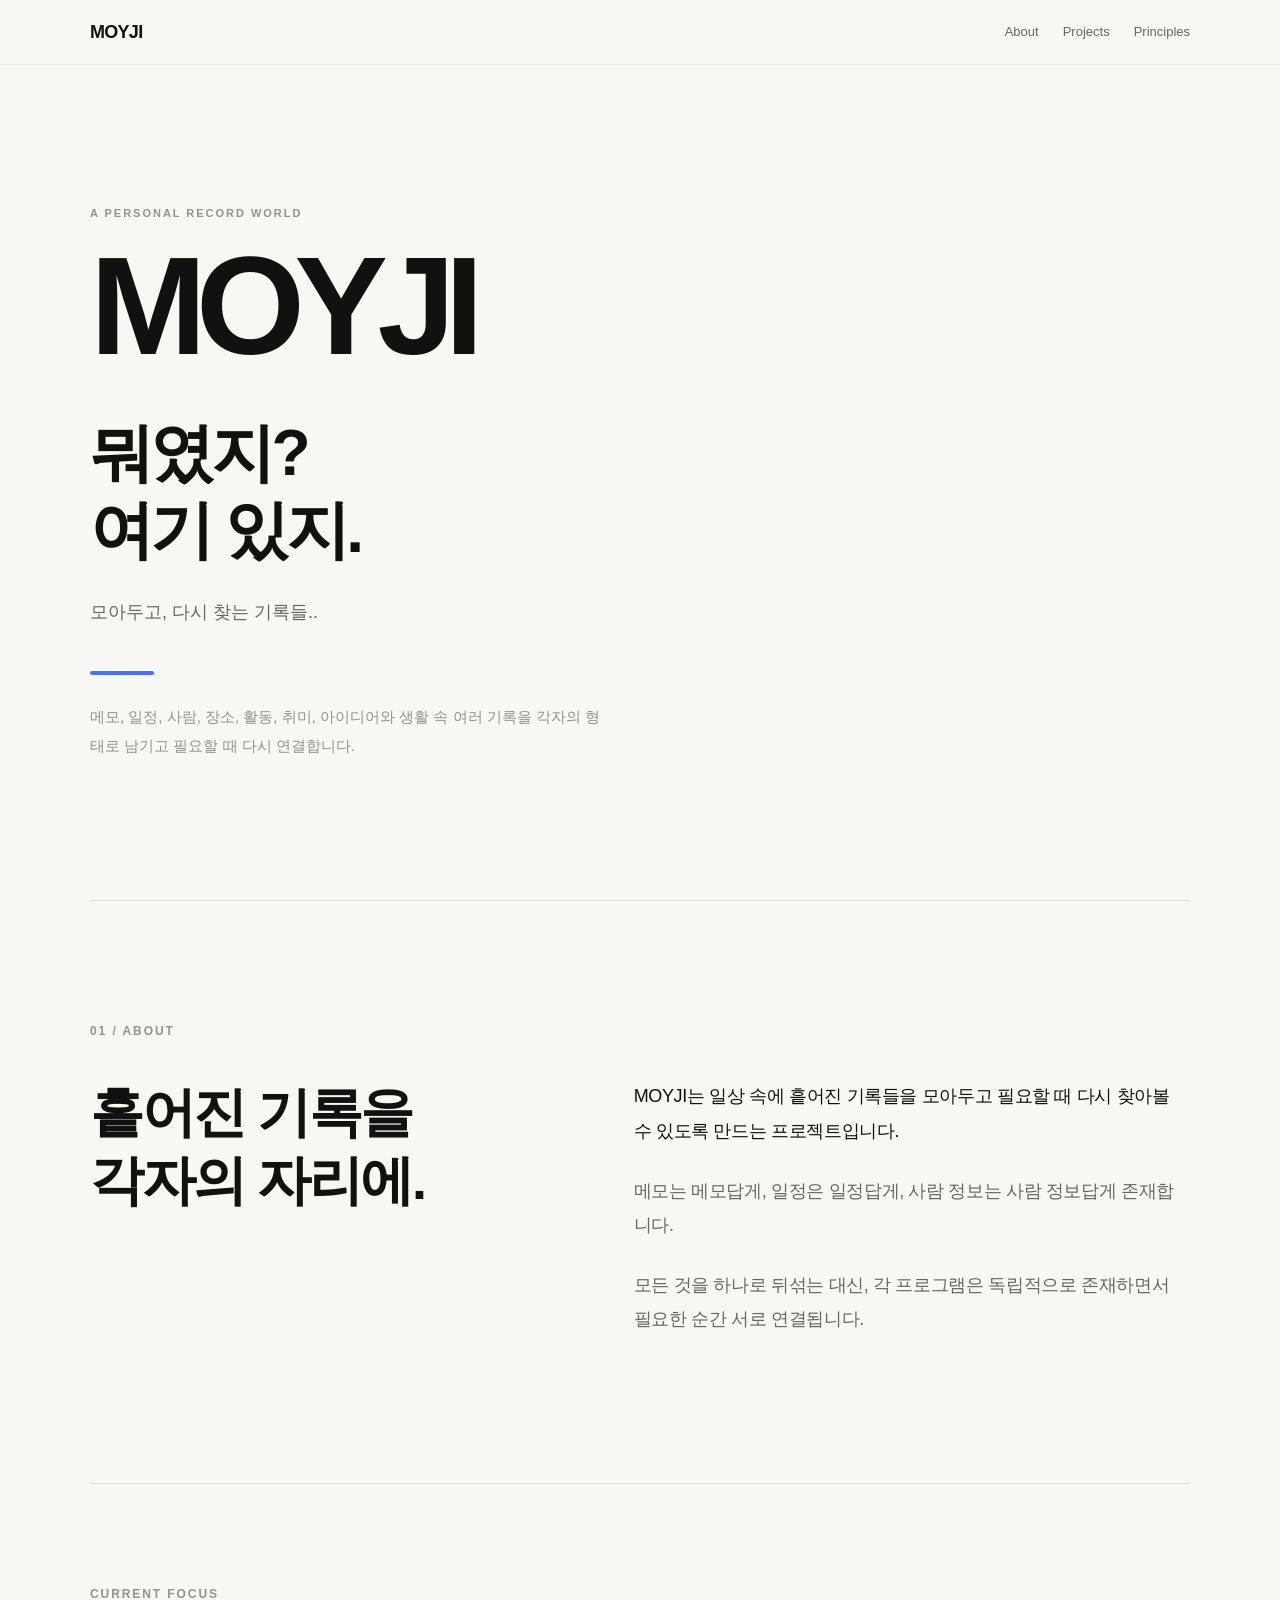
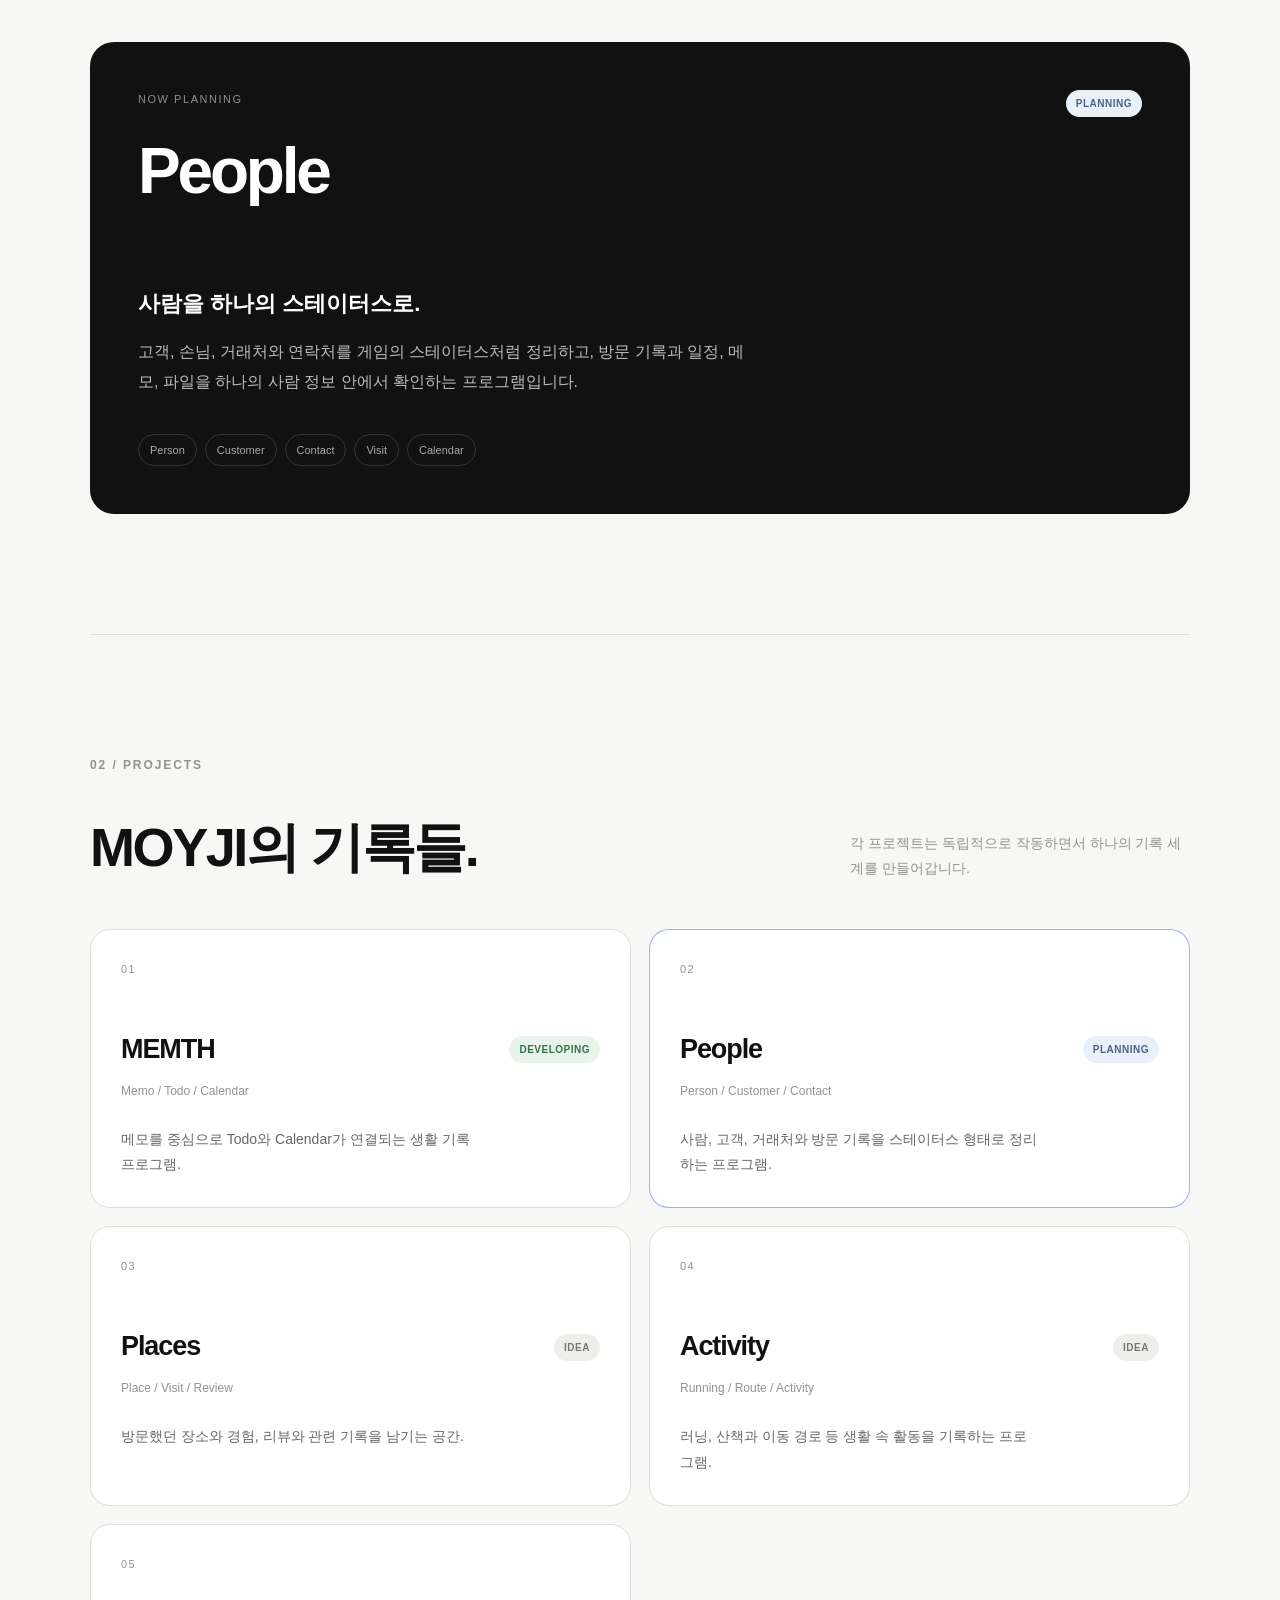
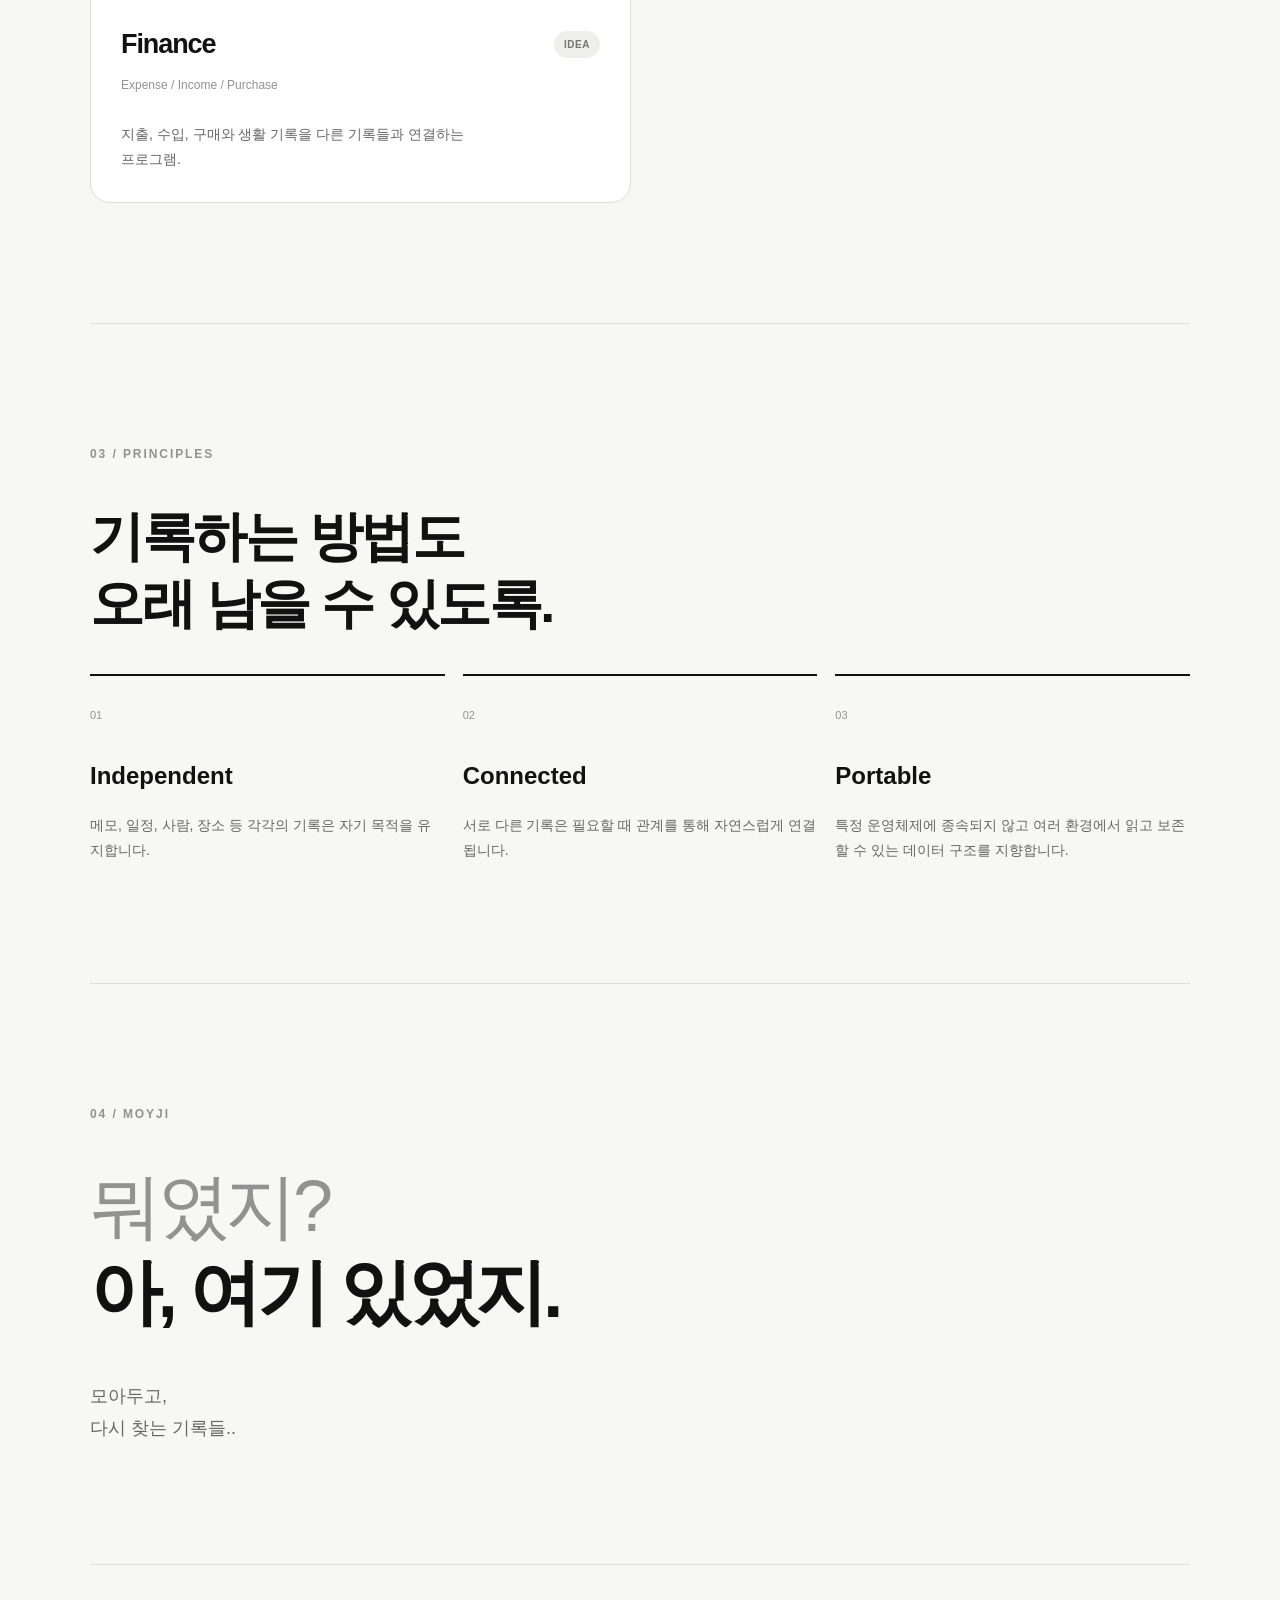
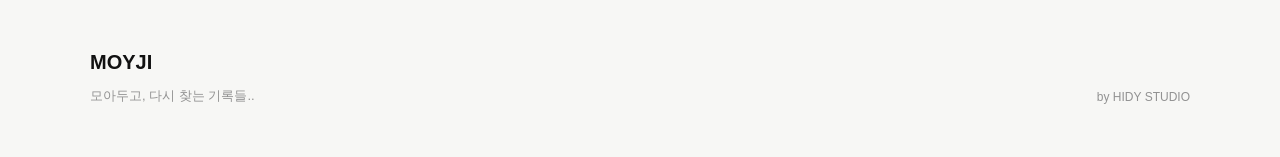
==== commit 31267d37: "Update index.html" ====
--- a/index.html
+++ b/index.html
@@ -57,14 +57,6 @@
           Principles
         </a>
 
-        <a
-          href="https://github.com/HIDYSTUDIO/moyji"
-          target="_blank"
-          rel="noopener noreferrer"
-        >
-          GitHub
-        </a>
-
       </div>
 
     </div>
@@ -514,22 +506,6 @@
           by HIDY STUDIO
         </span>
 
-        <a
-          href="https://github.com/HIDYSTUDIO"
-          target="_blank"
-          rel="noopener noreferrer"
-        >
-          HIDY GitHub
-        </a>
-
-        <a
-          href="https://github.com/HIDYSTUDIO/moyji"
-          target="_blank"
-          rel="noopener noreferrer"
-        >
-          MOYJI Source
-        </a>
-
       </div>
 
     </footer>
--- a/style.css
+++ b/style.css
@@ -1,23 +1,23 @@
 :root {
-  --background: #f7f7f5;
+  --bg: #f7f7f5;
   --surface: #ffffff;
 
   --text: #111111;
   --subtext: #666666;
-  --muted: #909090;
+  --muted: #929292;
 
   --line: #ddddda;
 
   --accent: #4f6ef7;
 
-  --developing-bg: #e9f4ec;
-  --developing-text: #39764a;
-
-  --planning-bg: #edf1f7;
-  --planning-text: #4d6480;
-
-  --idea-bg: #f1f1ef;
-  --idea-text: #777777;
+  --green-bg: #e8f4eb;
+  --green-text: #367447;
+
+  --blue-bg: #eaf0fa;
+  --blue-text: #4b6484;
+
+  --gray-bg: #eeeeeb;
+  --gray-text: #777777;
 }
 
 
@@ -34,7 +34,7 @@
 body {
   margin: 0;
 
-  background: var(--background);
+  background: var(--bg);
   color: var(--text);
 
   font-family:
@@ -46,9 +46,7 @@
 }
 
 
-/* --------------------
-   NAVIGATION
--------------------- */
+/* NAV */
 
 .top-nav {
   position: fixed;
@@ -61,9 +59,10 @@
   z-index: 100;
 
   background:
-    rgba(247, 247, 245, 0.88);
-
-  backdrop-filter: blur(14px);
+    rgba(247, 247, 245, 0.9);
+
+  backdrop-filter:
+    blur(14px);
 
   border-bottom:
     1px solid rgba(0, 0, 0, 0.06);
@@ -94,7 +93,7 @@
   font-size: 18px;
   font-weight: 800;
 
-  letter-spacing: -0.03em;
+  letter-spacing: -0.04em;
 
   text-decoration: none;
 }
@@ -103,8 +102,6 @@
 .nav-links {
   display: flex;
 
-  align-items: center;
-
   gap: 24px;
 }
 
@@ -115,8 +112,6 @@
   font-size: 13px;
 
   text-decoration: none;
-
-  transition: color 0.2s ease;
 }
 
 
@@ -125,9 +120,7 @@
 }
 
 
-/* --------------------
-   MAIN
--------------------- */
+/* MAIN */
 
 main {
   width:
@@ -140,37 +133,47 @@
 }
 
 
-/* --------------------
-   HERO
--------------------- */
+/* HERO */
 
 .hero {
   min-height: 100vh;
 
+  padding-top: 64px;
+
   display: flex;
   flex-direction: column;
 
   justify-content: center;
-
-  padding-top: 64px;
-}
-
-
-.hero-mark {
-  margin-bottom: 48px;
+}
+
+
+.eyebrow {
+  margin:
+    0 0 24px;
+
+  color: var(--muted);
+
+  font-size: 11px;
+  font-weight: 600;
+
+  letter-spacing: 0.18em;
+}
+
+
+.hero-logo {
+  margin:
+    0 0 50px;
 
   font-size:
     clamp(
-      64px,
-      11vw,
-      132px
+      68px,
+      12vw,
+      140px
     );
 
-  font-weight: 800;
-
-  line-height: 0.9;
-
-  letter-spacing: -0.07em;
+  line-height: 0.85;
+
+  letter-spacing: -0.075em;
 }
 
 
@@ -184,7 +187,7 @@
       64px
     );
 
-  line-height: 1.18;
+  line-height: 1.2;
 
   letter-spacing: -0.055em;
 }
@@ -192,30 +195,29 @@
 
 .tagline {
   margin:
-    30px 0 0;
+    28px 0 0;
 
   color: var(--subtext);
 
   font-size: 18px;
-
-  letter-spacing: -0.02em;
-}
-
-
-.hero-line {
+}
+
+
+.accent-line {
   width: 64px;
   height: 4px;
 
   margin:
-    46px 0 28px;
-
-  background: var(--accent);
-
-  border-radius: 99px;
-}
-
-
-.hero-sub {
+    44px 0 28px;
+
+  background:
+    var(--accent);
+
+  border-radius: 999px;
+}
+
+
+.hero-description {
   max-width: 520px;
 
   margin: 0;
@@ -228,9 +230,7 @@
 }
 
 
-/* --------------------
-   SECTION
--------------------- */
+/* GENERAL SECTION */
 
 .section {
   padding:
@@ -270,10 +270,153 @@
 }
 
 
-.section-top {
+/* ABOUT */
+
+.about-layout {
+  display: grid;
+
+  grid-template-columns:
+    1fr 1.2fr;
+
+  gap: 80px;
+}
+
+
+.about-content {
+  max-width: 600px;
+}
+
+
+.about-content p {
+  margin:
+    0 0 26px;
+
+  font-size: 18px;
+
+  line-height: 1.9;
+
+  letter-spacing: -0.02em;
+}
+
+
+.muted {
+  color: var(--subtext);
+}
+
+
+/* CURRENT FOCUS */
+
+.focus-section {
+  padding-top: 100px;
+}
+
+
+.focus-card {
+  padding:
+    48px;
+
+  background:
+    var(--text);
+
+  color: #ffffff;
+
+  border-radius: 24px;
+}
+
+
+.focus-top {
   display: flex;
 
   justify-content: space-between;
+  align-items: flex-start;
+
+  gap: 20px;
+}
+
+
+.focus-caption {
+  margin:
+    0 0 8px;
+
+  color: #8e8e8e;
+
+  font-size: 11px;
+
+  letter-spacing: 0.14em;
+}
+
+
+.focus-card h2 {
+  margin: 0;
+
+  font-size:
+    clamp(
+      38px,
+      6vw,
+      64px
+    );
+
+  letter-spacing: -0.05em;
+}
+
+
+.focus-title {
+  margin:
+    60px 0 14px;
+
+  font-size: 22px;
+
+  font-weight: 600;
+}
+
+
+.focus-description {
+  max-width: 620px;
+
+  margin: 0;
+
+  color: #bcbcbc;
+
+  font-size: 16px;
+
+  line-height: 1.9;
+}
+
+
+.focus-tags {
+  display: flex;
+
+  flex-wrap: wrap;
+
+  gap: 8px;
+
+  margin-top: 36px;
+}
+
+
+.focus-tags span {
+  padding:
+    6px 11px;
+
+  border:
+    1px solid #333333;
+
+  border-radius: 999px;
+
+  color: #aaaaaa;
+
+  font-size: 11px;
+}
+
+
+/* PROJECT SECTION */
+
+.section-head {
+  display: flex;
+
+  justify-content: space-between;
+
+  align-items: flex-end;
 
   gap: 60px;
 
@@ -281,10 +424,15 @@
 }
 
 
-.section-description {
-  max-width: 320px;
-
-  margin: 8px 0 0;
+.section-head .section-heading {
+  margin: 0;
+}
+
+
+.section-head > p {
+  max-width: 340px;
+
+  margin: 0;
 
   color: var(--muted);
 
@@ -293,33 +441,6 @@
   line-height: 1.8;
 }
 
-
-/* --------------------
-   ABOUT
--------------------- */
-
-.about-text {
-  max-width: 690px;
-
-  margin:
-    0 0 28px;
-
-  font-size: 20px;
-
-  line-height: 1.9;
-
-  letter-spacing: -0.025em;
-}
-
-
-.about-text.muted {
-  color: var(--subtext);
-}
-
-
-/* --------------------
-   PROJECTS
--------------------- */
 
 .projects {
   display: grid;
@@ -332,13 +453,13 @@
 
 
 .project-card {
-  position: relative;
-
-  min-height: 260px;
-
-  padding: 30px;
-
-  background: var(--surface);
+  min-height: 270px;
+
+  padding:
+    30px;
+
+  background:
+    var(--surface);
 
   border:
     1px solid var(--line);
@@ -355,18 +476,19 @@
   transform:
     translateY(-3px);
 
-  border-color: #bdbdb9;
-}
-
-
-.project-card.featured {
   border-color:
-    rgba(79, 110, 247, 0.4);
+    #bababa;
+}
+
+
+.project-card.highlight {
+  border-color:
+    rgba(79, 110, 247, 0.55);
 }
 
 
 .project-number {
-  margin-bottom: 46px;
+  margin-bottom: 48px;
 
   color: var(--muted);
 
@@ -402,8 +524,6 @@
   color: var(--muted);
 
   font-size: 12px;
-
-  letter-spacing: 0.03em;
 }
 
 
@@ -420,9 +540,7 @@
 }
 
 
-/* --------------------
-   STATUS
--------------------- */
+/* STATUS */
 
 .status {
   flex-shrink: 0;
@@ -443,49 +561,98 @@
 
 .status.developing {
   background:
-    var(--developing-bg);
+    var(--green-bg);
 
   color:
-    var(--developing-text);
+    var(--green-text);
 }
 
 
 .status.planning {
   background:
-    var(--planning-bg);
+    var(--blue-bg);
 
   color:
-    var(--planning-text);
+    var(--blue-text);
 }
 
 
 .status.idea {
   background:
-    var(--idea-bg);
+    var(--gray-bg);
 
   color:
-    var(--idea-text);
-}
-
-
-/* --------------------
-   PHILOSOPHY
--------------------- */
+    var(--gray-text);
+}
+
+
+/* PRINCIPLES */
+
+.principles {
+  display: grid;
+
+  grid-template-columns:
+    repeat(3, 1fr);
+
+  gap: 18px;
+}
+
+
+.principle {
+  padding:
+    30px 0 0;
+
+  border-top:
+    2px solid var(--text);
+}
+
+
+.principle-number {
+  display: block;
+
+  margin-bottom: 32px;
+
+  color: var(--muted);
+
+  font-size: 11px;
+}
+
+
+.principle h3 {
+  margin:
+    0 0 16px;
+
+  font-size: 24px;
+}
+
+
+.principle p {
+  margin: 0;
+
+  color: var(--subtext);
+
+  font-size: 14px;
+
+  line-height: 1.8;
+}
+
+
+/* PHILOSOPHY */
 
 .philosophy blockquote {
   margin:
-    0 0 36px;
+    0 0 44px;
 
   font-size:
     clamp(
-      34px,
-      6vw,
-      62px
+      40px,
+      7vw,
+      72px
     );
 
-  line-height: 1.25;
-
-  letter-spacing: -0.05em;
+  line-height: 1.2;
+
+  letter-spacing: -0.06em;
 }
 
 
@@ -498,8 +665,6 @@
 
 .philosophy blockquote strong {
   display: block;
-
-  font-weight: 700;
 }
 
 
@@ -508,15 +673,13 @@
 
   color: var(--subtext);
 
-  font-size: 17px;
+  font-size: 18px;
 
   line-height: 1.8;
 }
 
 
-/* --------------------
-   FOOTER
--------------------- */
+/* FOOTER */
 
 footer {
   display: flex;
@@ -534,16 +697,16 @@
 }
 
 
-footer strong {
+.footer-brand strong {
   display: block;
 
   margin-bottom: 6px;
 
-  font-size: 18px;
-}
-
-
-footer p {
+  font-size: 20px;
+}
+
+
+.footer-brand p {
   margin: 0;
 
   color: var(--muted);
@@ -555,13 +718,13 @@
 .footer-right {
   display: flex;
 
+  gap: 18px;
+
   align-items: center;
 
-  gap: 20px;
-
-  color: var(--muted);
-
-  font-size: 13px;
+  color: var(--muted);
+
+  font-size: 12px;
 }
 
 
@@ -577,9 +740,7 @@
 }
 
 
-/* --------------------
-   MOBILE
--------------------- */
+/* MOBILE */
 
 @media
 (max-width: 760px) {
@@ -603,21 +764,21 @@
 
 
   .nav-links {
-    gap: 15px;
+    gap: 14px;
   }
 
 
   .nav-links a {
-    font-size: 12px;
+    font-size: 11px;
   }
 
 
   .hero {
-    min-height: 88vh;
-  }
-
-
-  .hero-mark {
+    min-height: 90vh;
+  }
+
+
+  .hero-logo {
     margin-bottom: 36px;
   }
 
@@ -628,15 +789,26 @@
   }
 
 
-  .section-top {
+  .about-layout {
+    grid-template-columns: 1fr;
+
+    gap: 10px;
+  }
+
+
+  .focus-card {
+    padding:
+      30px;
+  }
+
+
+  .section-head {
     display: block;
-
-    margin-bottom: 36px;
-  }
-
-
-  .section-description {
-    margin-top: -12px;
+  }
+
+
+  .section-head > p {
+    margin-top: 20px;
   }
 
 
@@ -650,6 +822,13 @@
   }
 
 
+  .principles {
+    grid-template-columns: 1fr;
+
+    gap: 50px;
+  }
+
+
   footer {
     flex-direction: column;
 
@@ -662,7 +841,7 @@
 
     align-items: flex-start;
 
-    gap: 5px;
-  }
-
-}
+    gap: 6px;
+  }
+
+}
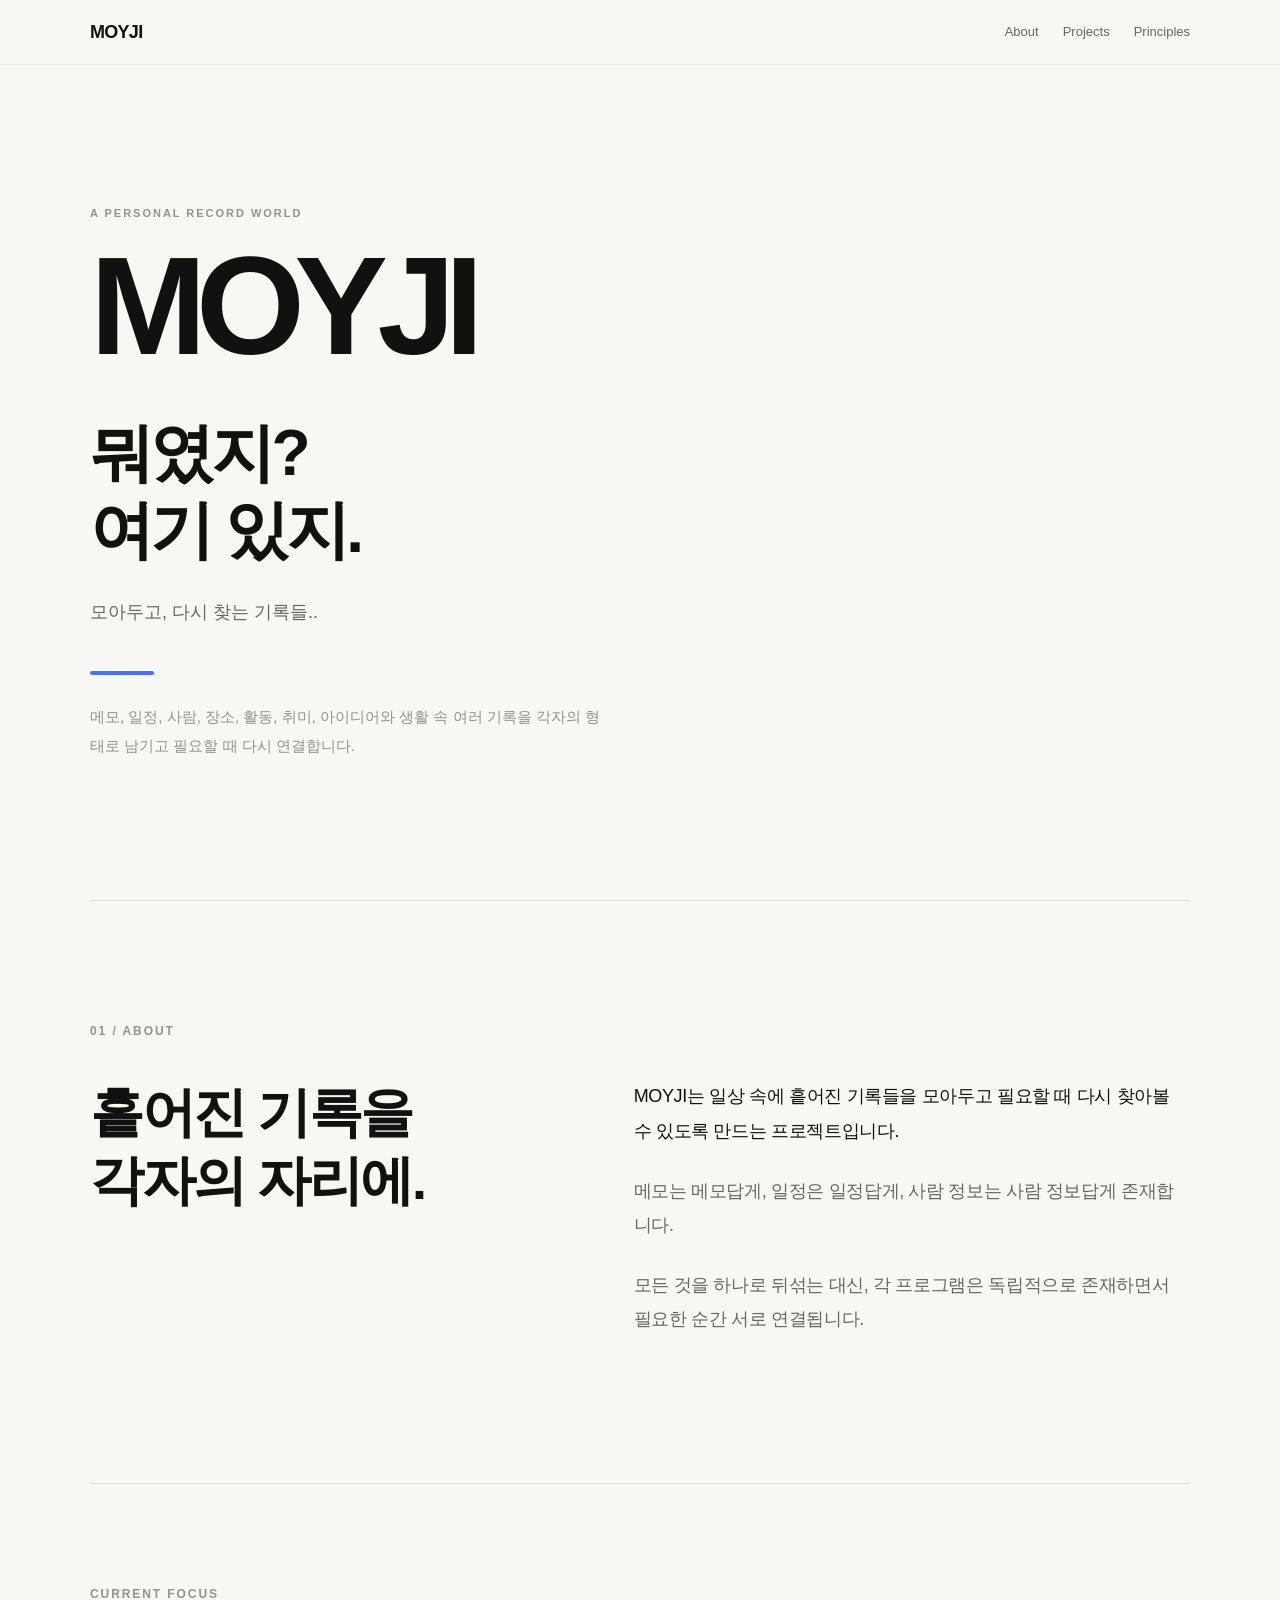
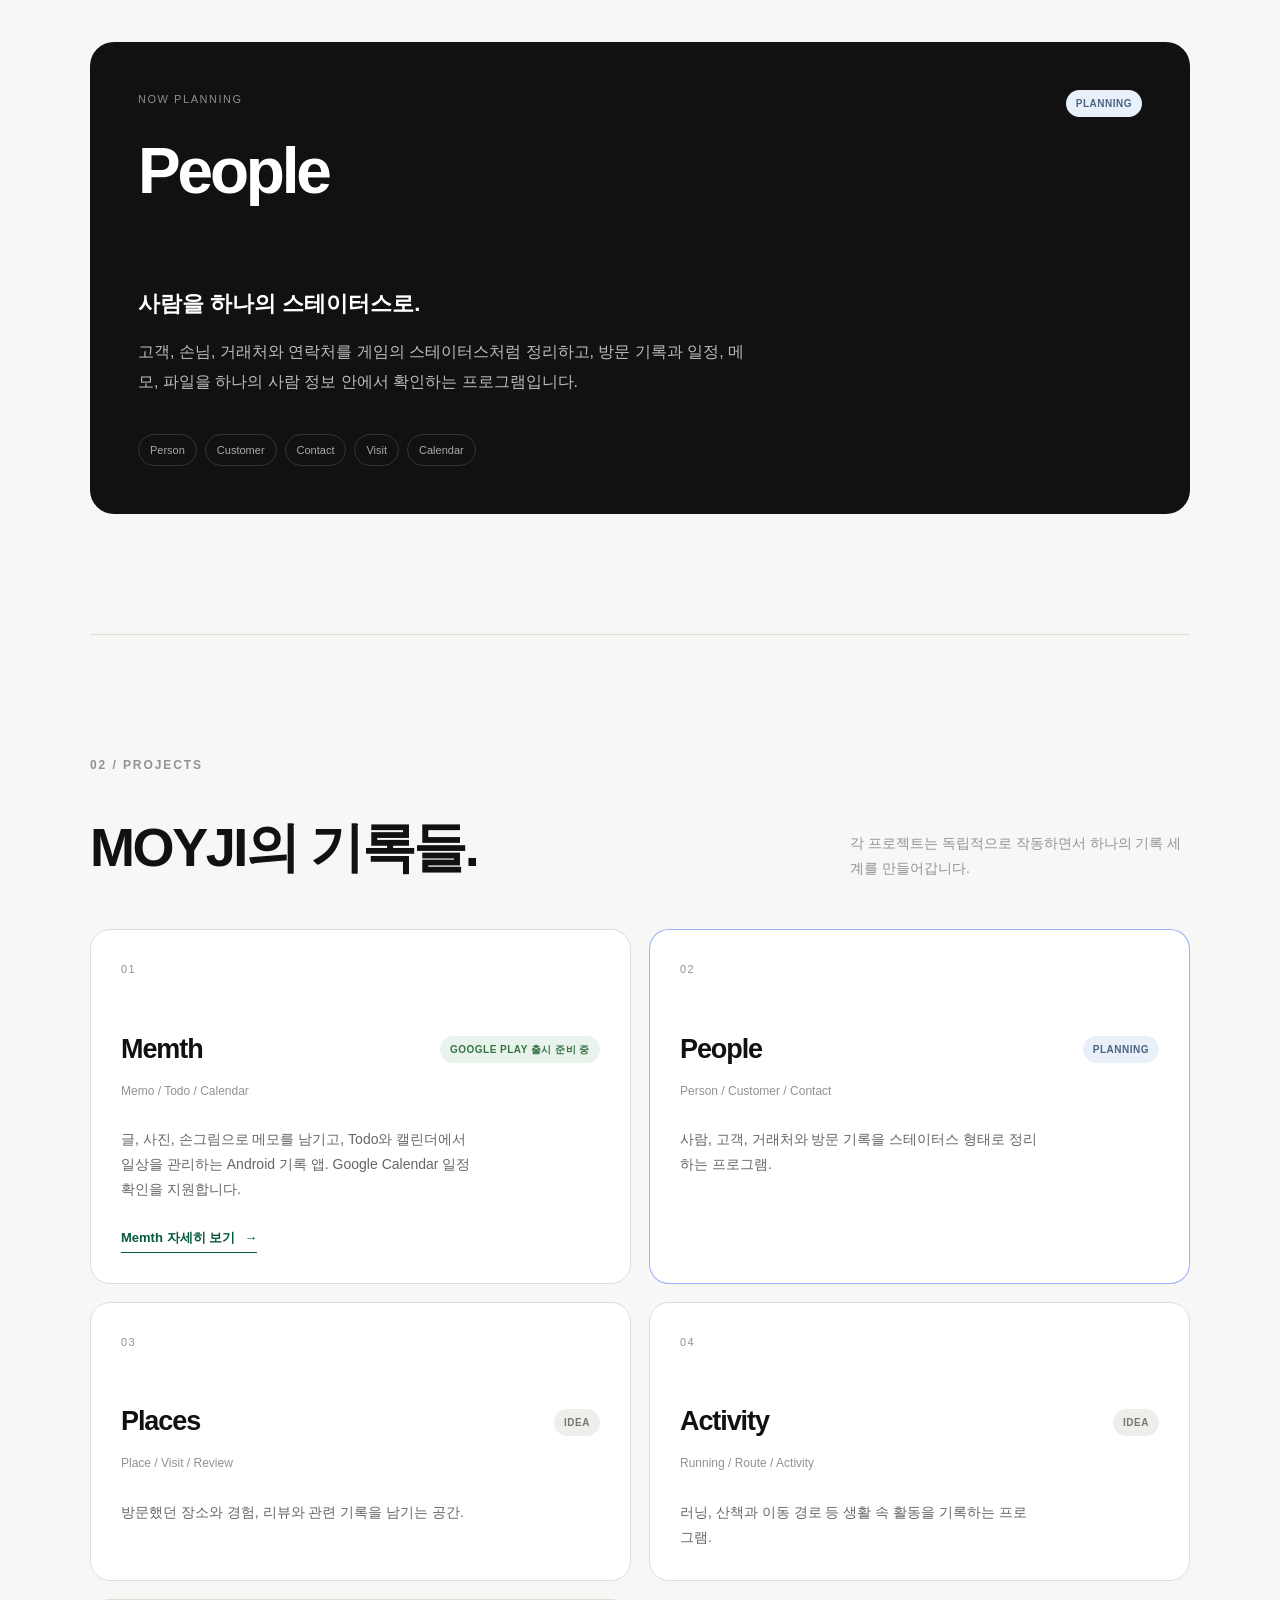
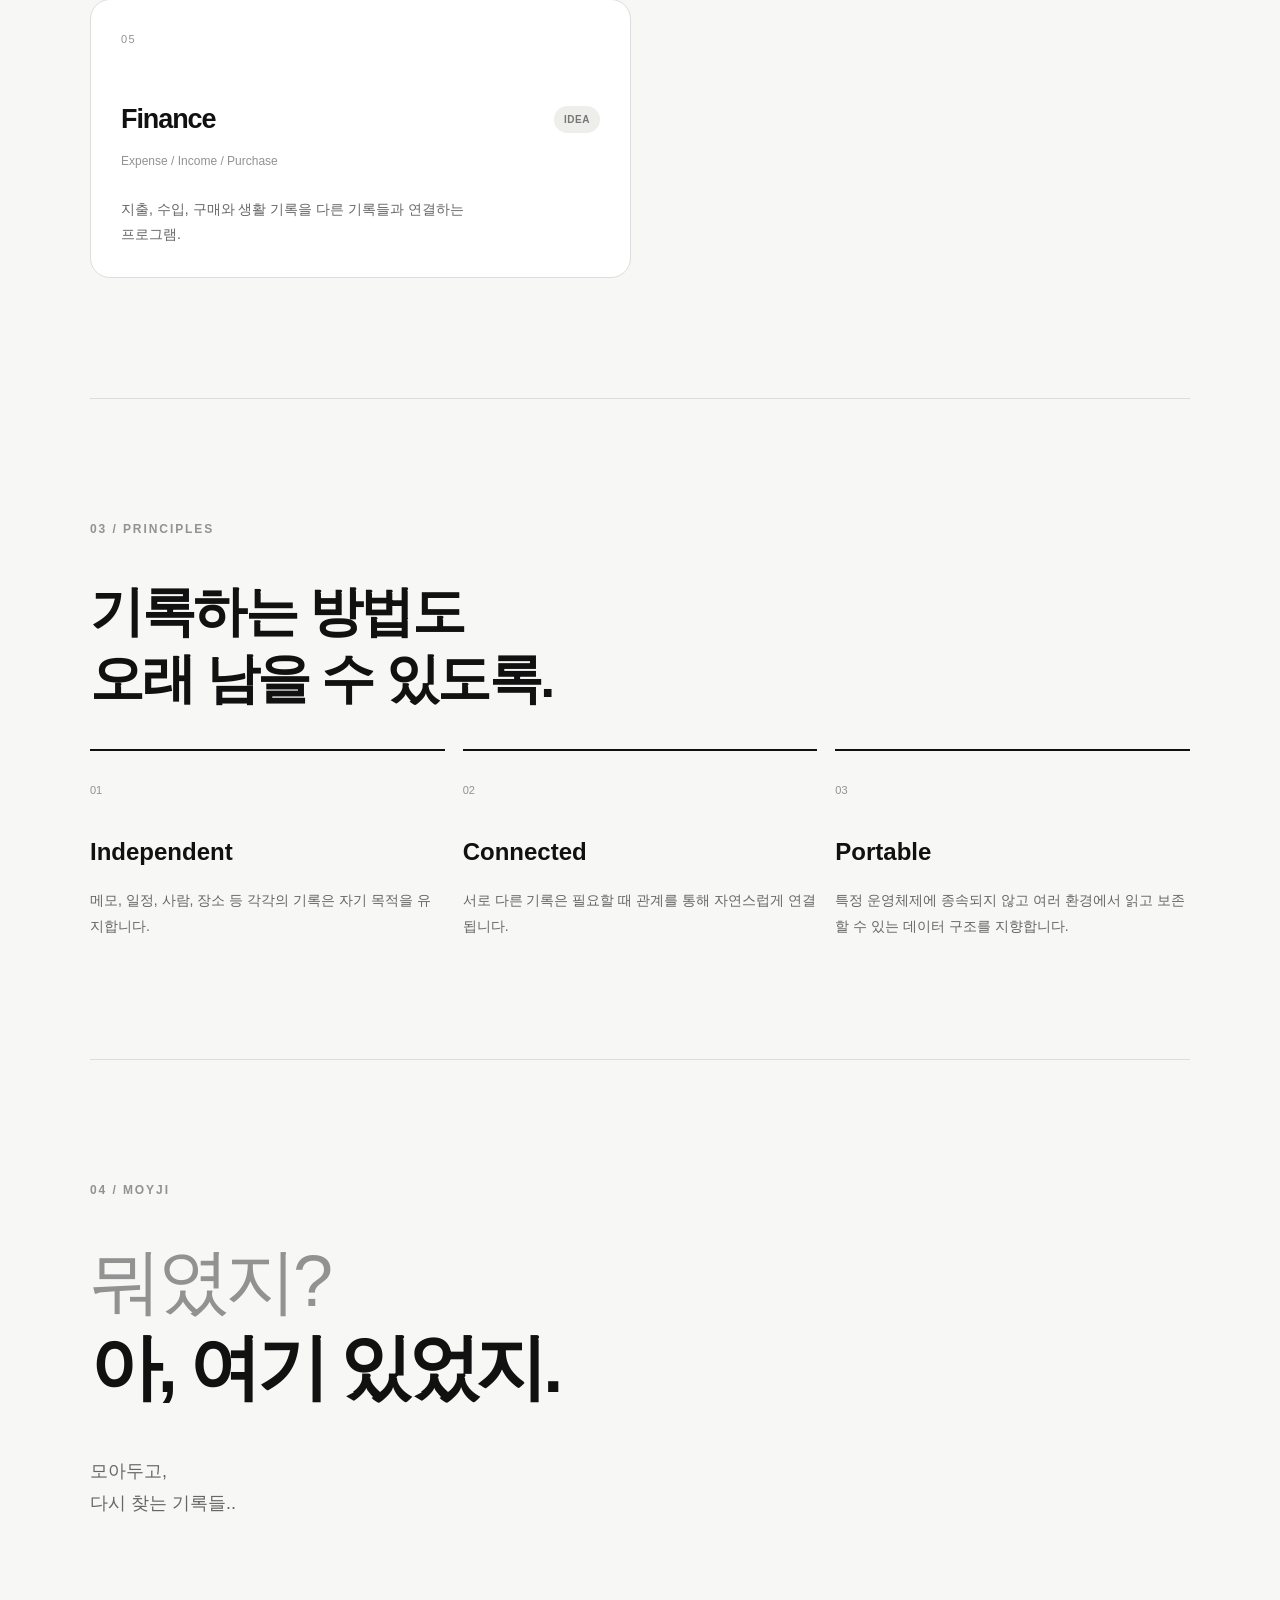
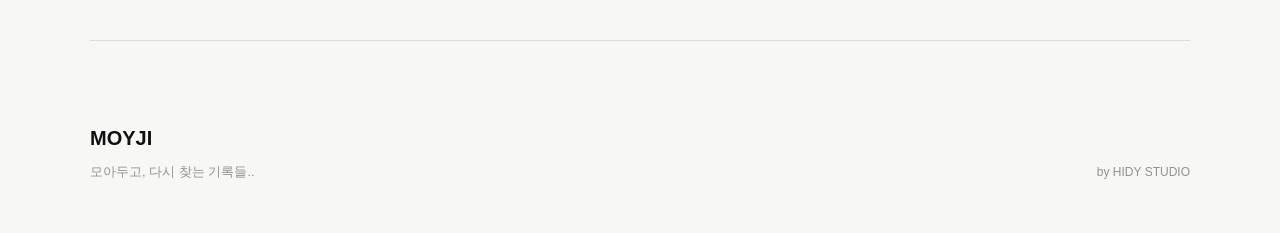
==== commit d105797e: "index.html" ====
--- a/index.html
+++ b/index.html
@@ -1,517 +1,119 @@
 <!DOCTYPE html>
 <html lang="ko">
-
 <head>
   <meta charset="UTF-8">
-
-  <meta
-    name="viewport"
-    content="width=device-width, initial-scale=1.0"
-  >
-
+  <meta name="viewport" content="width=device-width, initial-scale=1.0">
   <title>MOYJI — 모아두고, 다시 찾는 기록들..</title>
-
-  <meta
-    name="description"
-    content="MOYJI — 뭐였지? 여기 있지. 모아두고, 다시 찾는 기록들.."
-  >
-
-  <link
-    rel="icon"
-    href="favicon.svg"
-    type="image/svg+xml"
-  >
-
-  <link
-    rel="stylesheet"
-    href="style.css"
-  >
+  <meta name="description" content="MOYJI — 뭐였지? 여기 있지. 모아두고, 다시 찾는 기록들..">
+  <link rel="icon" href="favicon.svg" type="image/svg+xml">
+  <link rel="stylesheet" href="style.css">
+  <style>
+    .memth-link { display: inline-flex; align-items: center; gap: 9px; margin-top: 24px; font-size: 13px; font-weight: 700; color: #07593c; text-decoration: none; border-bottom: 1px solid currentColor; padding-bottom: 3px; }
+    .memth-link:hover { color: #043c28; }
+    .memth-link:focus-visible { outline: 2px solid #07593c; outline-offset: 5px; }
+  </style>
 </head>
-
-
 <body>
-
-  <!-- NAV -->
   <nav class="top-nav">
-
     <div class="nav-inner">
-
-      <a
-        class="nav-logo"
-        href="#top"
-      >
-        MOYJI
-      </a>
-
+      <a class="nav-logo" href="#top">MOYJI</a>
       <div class="nav-links">
-
-        <a href="#about">
-          About
-        </a>
-
-        <a href="#projects">
-          Projects
-        </a>
-
-        <a href="#principles">
-          Principles
-        </a>
-
+        <a href="#about">About</a>
+        <a href="#projects">Projects</a>
+        <a href="#principles">Principles</a>
       </div>
-
     </div>
-
   </nav>
-
-
   <main id="top">
-
-    <!-- HERO -->
     <header class="hero">
-
-      <p class="eyebrow">
-        A PERSONAL RECORD WORLD
-      </p>
-
-      <h1 class="hero-logo">
-        MOYJI
-      </h1>
-
-      <h2 class="catchphrase">
-        뭐였지?<br>
-        여기 있지.
-      </h2>
-
-      <p class="tagline">
-        모아두고, 다시 찾는 기록들..
-      </p>
-
+      <p class="eyebrow">A PERSONAL RECORD WORLD</p>
+      <h1 class="hero-logo">MOYJI</h1>
+      <h2 class="catchphrase">뭐였지?<br>여기 있지.</h2>
+      <p class="tagline">모아두고, 다시 찾는 기록들..</p>
       <div class="accent-line"></div>
-
-      <p class="hero-description">
-        메모, 일정, 사람, 장소, 활동, 취미,
-        아이디어와 생활 속 여러 기록을
-        각자의 형태로 남기고 필요할 때 다시 연결합니다.
-      </p>
-
+      <p class="hero-description">메모, 일정, 사람, 장소, 활동, 취미, 아이디어와 생활 속 여러 기록을 각자의 형태로 남기고 필요할 때 다시 연결합니다.</p>
     </header>
-
-
-    <!-- ABOUT -->
-    <section
-      id="about"
-      class="section"
-    >
-
-      <div class="section-label">
-        01 / ABOUT
+    <section id="about" class="section">
+      <div class="section-label">01 / ABOUT</div>
+      <div class="about-layout">
+        <h2 class="section-heading">흩어진 기록을<br>각자의 자리에.</h2>
+        <div class="about-content">
+          <p>MOYJI는 일상 속에 흩어진 기록들을 모아두고 필요할 때 다시 찾아볼 수 있도록 만드는 프로젝트입니다.</p>
+          <p class="muted">메모는 메모답게, 일정은 일정답게, 사람 정보는 사람 정보답게 존재합니다.</p>
+          <p class="muted">모든 것을 하나로 뒤섞는 대신, 각 프로그램은 독립적으로 존재하면서 필요한 순간 서로 연결됩니다.</p>
+        </div>
       </div>
-
-      <div class="about-layout">
-
-        <h2 class="section-heading">
-          흩어진 기록을<br>
-          각자의 자리에.
-        </h2>
-
-        <div class="about-content">
-
-          <p>
-            MOYJI는 일상 속에 흩어진 기록들을
-            모아두고 필요할 때 다시 찾아볼 수 있도록
-            만드는 프로젝트입니다.
-          </p>
-
-          <p class="muted">
-            메모는 메모답게,
-            일정은 일정답게,
-            사람 정보는 사람 정보답게 존재합니다.
-          </p>
-
-          <p class="muted">
-            모든 것을 하나로 뒤섞는 대신,
-            각 프로그램은 독립적으로 존재하면서
-            필요한 순간 서로 연결됩니다.
-          </p>
-
+    </section>
+    <section class="section focus-section">
+      <div class="section-label">CURRENT FOCUS</div>
+      <div class="focus-card">
+        <div class="focus-top">
+          <div><p class="focus-caption">NOW PLANNING</p><h2>People</h2></div>
+          <span class="status planning">Planning</span>
         </div>
-
+        <p class="focus-title">사람을 하나의 스테이터스로.</p>
+        <p class="focus-description">고객, 손님, 거래처와 연락처를 게임의 스테이터스처럼 정리하고, 방문 기록과 일정, 메모, 파일을 하나의 사람 정보 안에서 확인하는 프로그램입니다.</p>
+        <div class="focus-tags"><span>Person</span><span>Customer</span><span>Contact</span><span>Visit</span><span>Calendar</span></div>
       </div>
-
     </section>
-
-
-    <!-- CURRENT FOCUS -->
-    <section class="section focus-section">
-
-      <div class="section-label">
-        CURRENT FOCUS
+    <section id="projects" class="section">
+      <div class="section-label">02 / PROJECTS</div>
+      <div class="section-head">
+        <h2 class="section-heading">MOYJI의 기록들.</h2>
+        <p>각 프로젝트는 독립적으로 작동하면서 하나의 기록 세계를 만들어갑니다.</p>
       </div>
-
-      <div class="focus-card">
-
-        <div class="focus-top">
-
-          <div>
-
-            <p class="focus-caption">
-              NOW PLANNING
-            </p>
-
-            <h2>
-              People
-            </h2>
-
-          </div>
-
-          <span class="status planning">
-            Planning
-          </span>
-
-        </div>
-
-        <p class="focus-title">
-          사람을 하나의 스테이터스로.
-        </p>
-
-        <p class="focus-description">
-          고객, 손님, 거래처와 연락처를
-          게임의 스테이터스처럼 정리하고,
-          방문 기록과 일정, 메모, 파일을
-          하나의 사람 정보 안에서 확인하는 프로그램입니다.
-        </p>
-
-        <div class="focus-tags">
-
-          <span>Person</span>
-          <span>Customer</span>
-          <span>Contact</span>
-          <span>Visit</span>
-          <span>Calendar</span>
-
-        </div>
-
+      <div class="projects">
+        <article class="project-card">
+          <div class="project-number">01</div>
+          <div class="project-head"><h3>Memth</h3><span class="status developing">Google Play 출시 준비 중</span></div>
+          <p class="project-category">Memo / Todo / Calendar</p>
+          <p class="project-description">글, 사진, 손그림으로 메모를 남기고, Todo와 캘린더에서 일상을 관리하는 Android 기록 앱. Google Calendar 일정 확인을 지원합니다.</p>
+          <a class="memth-link" href="memth.html" aria-label="Memth 앱 상세 소개 페이지로 이동">Memth 자세히 보기 <span aria-hidden="true">→</span></a>
+        </article>
+        <article class="project-card highlight">
+          <div class="project-number">02</div>
+          <div class="project-head"><h3>People</h3><span class="status planning">Planning</span></div>
+          <p class="project-category">Person / Customer / Contact</p>
+          <p class="project-description">사람, 고객, 거래처와 방문 기록을 스테이터스 형태로 정리하는 프로그램.</p>
+        </article>
+        <article class="project-card">
+          <div class="project-number">03</div>
+          <div class="project-head"><h3>Places</h3><span class="status idea">Idea</span></div>
+          <p class="project-category">Place / Visit / Review</p>
+          <p class="project-description">방문했던 장소와 경험, 리뷰와 관련 기록을 남기는 공간.</p>
+        </article>
+        <article class="project-card">
+          <div class="project-number">04</div>
+          <div class="project-head"><h3>Activity</h3><span class="status idea">Idea</span></div>
+          <p class="project-category">Running / Route / Activity</p>
+          <p class="project-description">러닝, 산책과 이동 경로 등 생활 속 활동을 기록하는 프로그램.</p>
+        </article>
+        <article class="project-card">
+          <div class="project-number">05</div>
+          <div class="project-head"><h3>Finance</h3><span class="status idea">Idea</span></div>
+          <p class="project-category">Expense / Income / Purchase</p>
+          <p class="project-description">지출, 수입, 구매와 생활 기록을 다른 기록들과 연결하는 프로그램.</p>
+        </article>
       </div>
-
     </section>
-
-
-    <!-- PROJECTS -->
-    <section
-      id="projects"
-      class="section"
-    >
-
-      <div class="section-label">
-        02 / PROJECTS
+    <section id="principles" class="section">
+      <div class="section-label">03 / PRINCIPLES</div>
+      <h2 class="section-heading">기록하는 방법도<br>오래 남을 수 있도록.</h2>
+      <div class="principles">
+        <article class="principle"><span class="principle-number">01</span><h3>Independent</h3><p>메모, 일정, 사람, 장소 등 각각의 기록은 자기 목적을 유지합니다.</p></article>
+        <article class="principle"><span class="principle-number">02</span><h3>Connected</h3><p>서로 다른 기록은 필요할 때 관계를 통해 자연스럽게 연결됩니다.</p></article>
+        <article class="principle"><span class="principle-number">03</span><h3>Portable</h3><p>특정 운영체제에 종속되지 않고 여러 환경에서 읽고 보존할 수 있는 데이터 구조를 지향합니다.</p></article>
       </div>
-
-      <div class="section-head">
-
-        <h2 class="section-heading">
-          MOYJI의 기록들.
-        </h2>
-
-        <p>
-          각 프로젝트는 독립적으로 작동하면서
-          하나의 기록 세계를 만들어갑니다.
-        </p>
-
-      </div>
-
-
-      <div class="projects">
-
-        <!-- MEMTH -->
-        <article class="project-card">
-
-          <div class="project-number">
-            01
-          </div>
-
-          <div class="project-head">
-
-            <h3>
-              MEMTH
-            </h3>
-
-            <span class="status developing">
-              Developing
-            </span>
-
-          </div>
-
-          <p class="project-category">
-            Memo / Todo / Calendar
-          </p>
-
-          <p class="project-description">
-            메모를 중심으로 Todo와 Calendar가
-            연결되는 생활 기록 프로그램.
-          </p>
-
-        </article>
-
-
-        <!-- PEOPLE -->
-        <article class="project-card highlight">
-
-          <div class="project-number">
-            02
-          </div>
-
-          <div class="project-head">
-
-            <h3>
-              People
-            </h3>
-
-            <span class="status planning">
-              Planning
-            </span>
-
-          </div>
-
-          <p class="project-category">
-            Person / Customer / Contact
-          </p>
-
-          <p class="project-description">
-            사람, 고객, 거래처와 방문 기록을
-            스테이터스 형태로 정리하는 프로그램.
-          </p>
-
-        </article>
-
-
-        <!-- PLACES -->
-        <article class="project-card">
-
-          <div class="project-number">
-            03
-          </div>
-
-          <div class="project-head">
-
-            <h3>
-              Places
-            </h3>
-
-            <span class="status idea">
-              Idea
-            </span>
-
-          </div>
-
-          <p class="project-category">
-            Place / Visit / Review
-          </p>
-
-          <p class="project-description">
-            방문했던 장소와 경험,
-            리뷰와 관련 기록을 남기는 공간.
-          </p>
-
-        </article>
-
-
-        <!-- ACTIVITY -->
-        <article class="project-card">
-
-          <div class="project-number">
-            04
-          </div>
-
-          <div class="project-head">
-
-            <h3>
-              Activity
-            </h3>
-
-            <span class="status idea">
-              Idea
-            </span>
-
-          </div>
-
-          <p class="project-category">
-            Running / Route / Activity
-          </p>
-
-          <p class="project-description">
-            러닝, 산책과 이동 경로 등
-            생활 속 활동을 기록하는 프로그램.
-          </p>
-
-        </article>
-
-
-        <!-- FINANCE -->
-        <article class="project-card">
-
-          <div class="project-number">
-            05
-          </div>
-
-          <div class="project-head">
-
-            <h3>
-              Finance
-            </h3>
-
-            <span class="status idea">
-              Idea
-            </span>
-
-          </div>
-
-          <p class="project-category">
-            Expense / Income / Purchase
-          </p>
-
-          <p class="project-description">
-            지출, 수입, 구매와 생활 기록을
-            다른 기록들과 연결하는 프로그램.
-          </p>
-
-        </article>
-
-      </div>
-
     </section>
-
-
-    <!-- PRINCIPLES -->
-    <section
-      id="principles"
-      class="section"
-    >
-
-      <div class="section-label">
-        03 / PRINCIPLES
-      </div>
-
-      <h2 class="section-heading">
-        기록하는 방법도<br>
-        오래 남을 수 있도록.
-      </h2>
-
-      <div class="principles">
-
-        <article class="principle">
-
-          <span class="principle-number">
-            01
-          </span>
-
-          <h3>
-            Independent
-          </h3>
-
-          <p>
-            메모, 일정, 사람, 장소 등
-            각각의 기록은 자기 목적을 유지합니다.
-          </p>
-
-        </article>
-
-
-        <article class="principle">
-
-          <span class="principle-number">
-            02
-          </span>
-
-          <h3>
-            Connected
-          </h3>
-
-          <p>
-            서로 다른 기록은 필요할 때
-            관계를 통해 자연스럽게 연결됩니다.
-          </p>
-
-        </article>
-
-
-        <article class="principle">
-
-          <span class="principle-number">
-            03
-          </span>
-
-          <h3>
-            Portable
-          </h3>
-
-          <p>
-            특정 운영체제에 종속되지 않고
-            여러 환경에서 읽고 보존할 수 있는
-            데이터 구조를 지향합니다.
-          </p>
-
-        </article>
-
-      </div>
-
+    <section class="section philosophy">
+      <div class="section-label">04 / MOYJI</div>
+      <blockquote><span>뭐였지?</span><strong>아, 여기 있었지.</strong></blockquote>
+      <p>모아두고,<br>다시 찾는 기록들..</p>
     </section>
-
-
-    <!-- PHILOSOPHY -->
-    <section class="section philosophy">
-
-      <div class="section-label">
-        04 / MOYJI
-      </div>
-
-      <blockquote>
-
-        <span>
-          뭐였지?
-        </span>
-
-        <strong>
-          아, 여기 있었지.
-        </strong>
-
-      </blockquote>
-
-      <p>
-        모아두고,<br>
-        다시 찾는 기록들..
-      </p>
-
-    </section>
-
-
-    <!-- FOOTER -->
     <footer>
-
-      <div class="footer-brand">
-
-        <strong>
-          MOYJI
-        </strong>
-
-        <p>
-          모아두고, 다시 찾는 기록들..
-        </p>
-
-      </div>
-
-
-      <div class="footer-right">
-
-        <span>
-          by HIDY STUDIO
-        </span>
-
-      </div>
-
+      <div class="footer-brand"><strong>MOYJI</strong><p>모아두고, 다시 찾는 기록들..</p></div>
+      <div class="footer-right"><span>by HIDY STUDIO</span></div>
     </footer>
-
   </main>
-
 </body>
-
 </html>
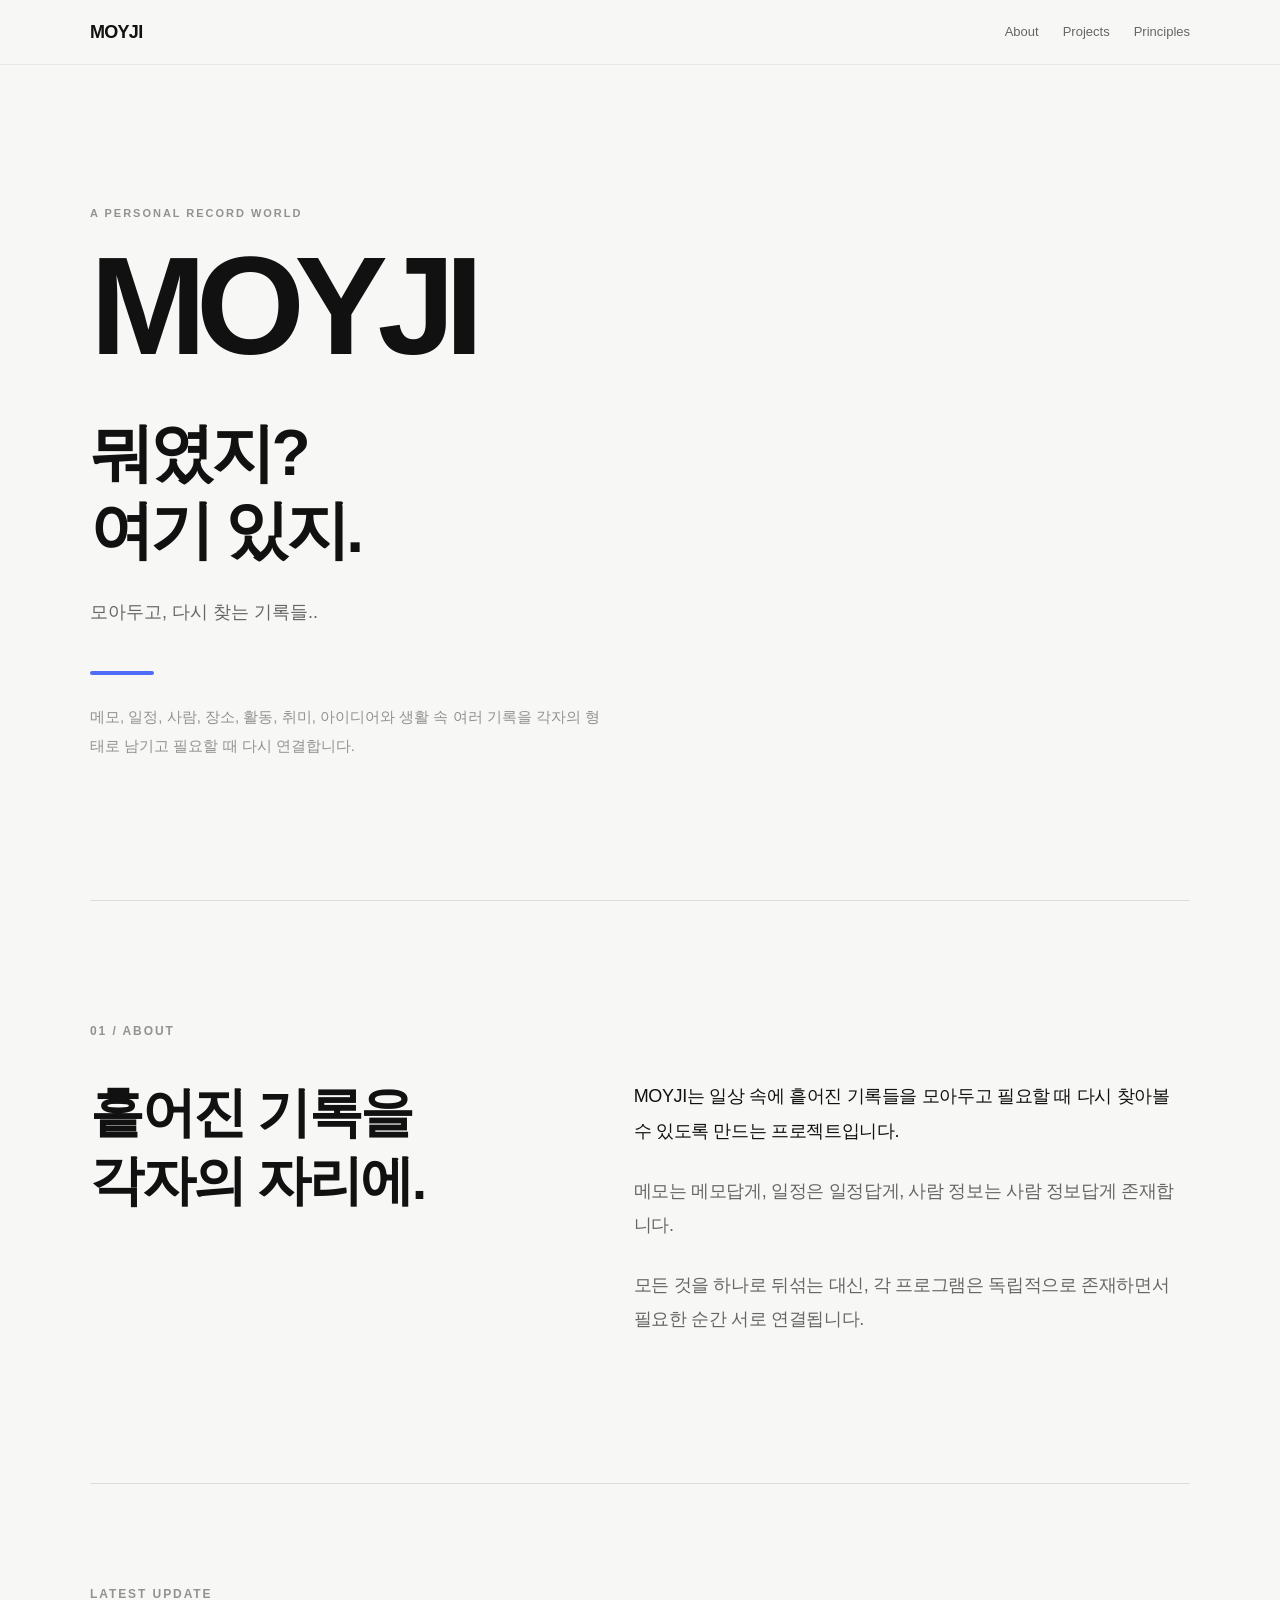
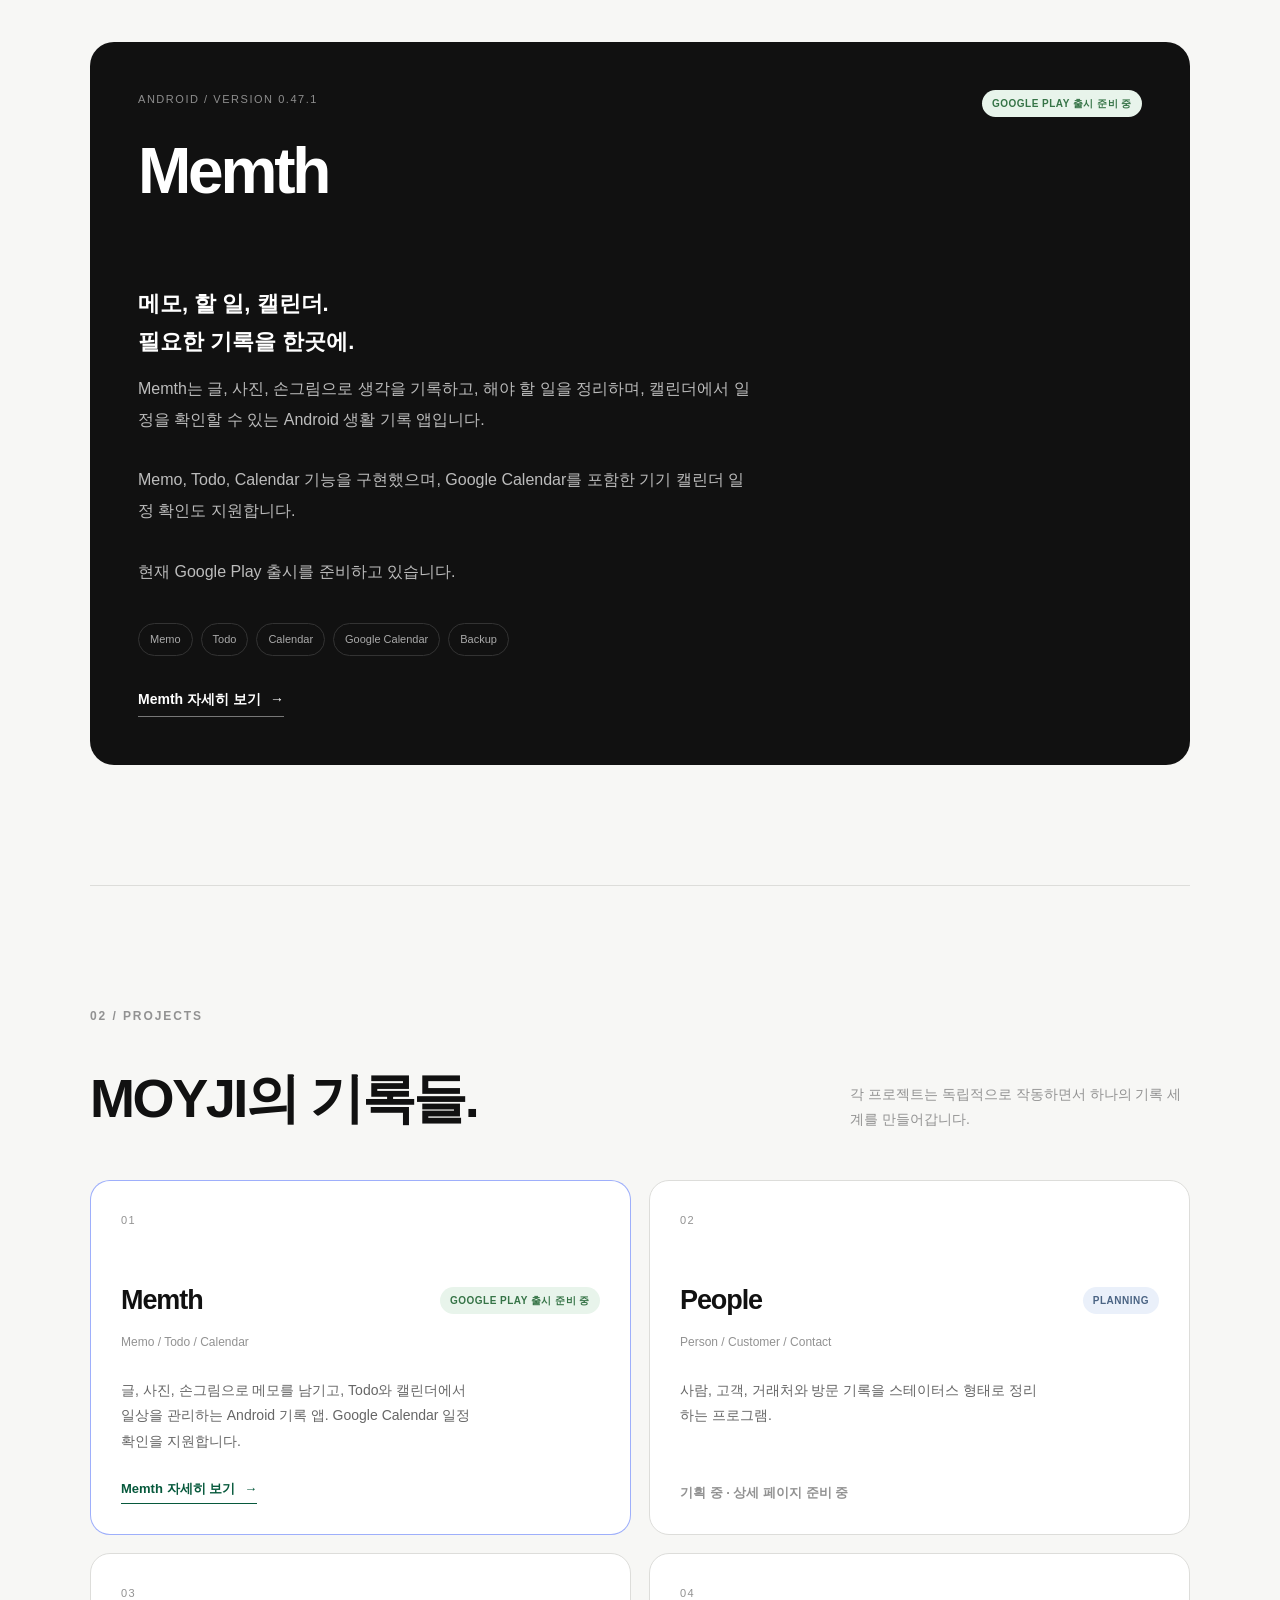
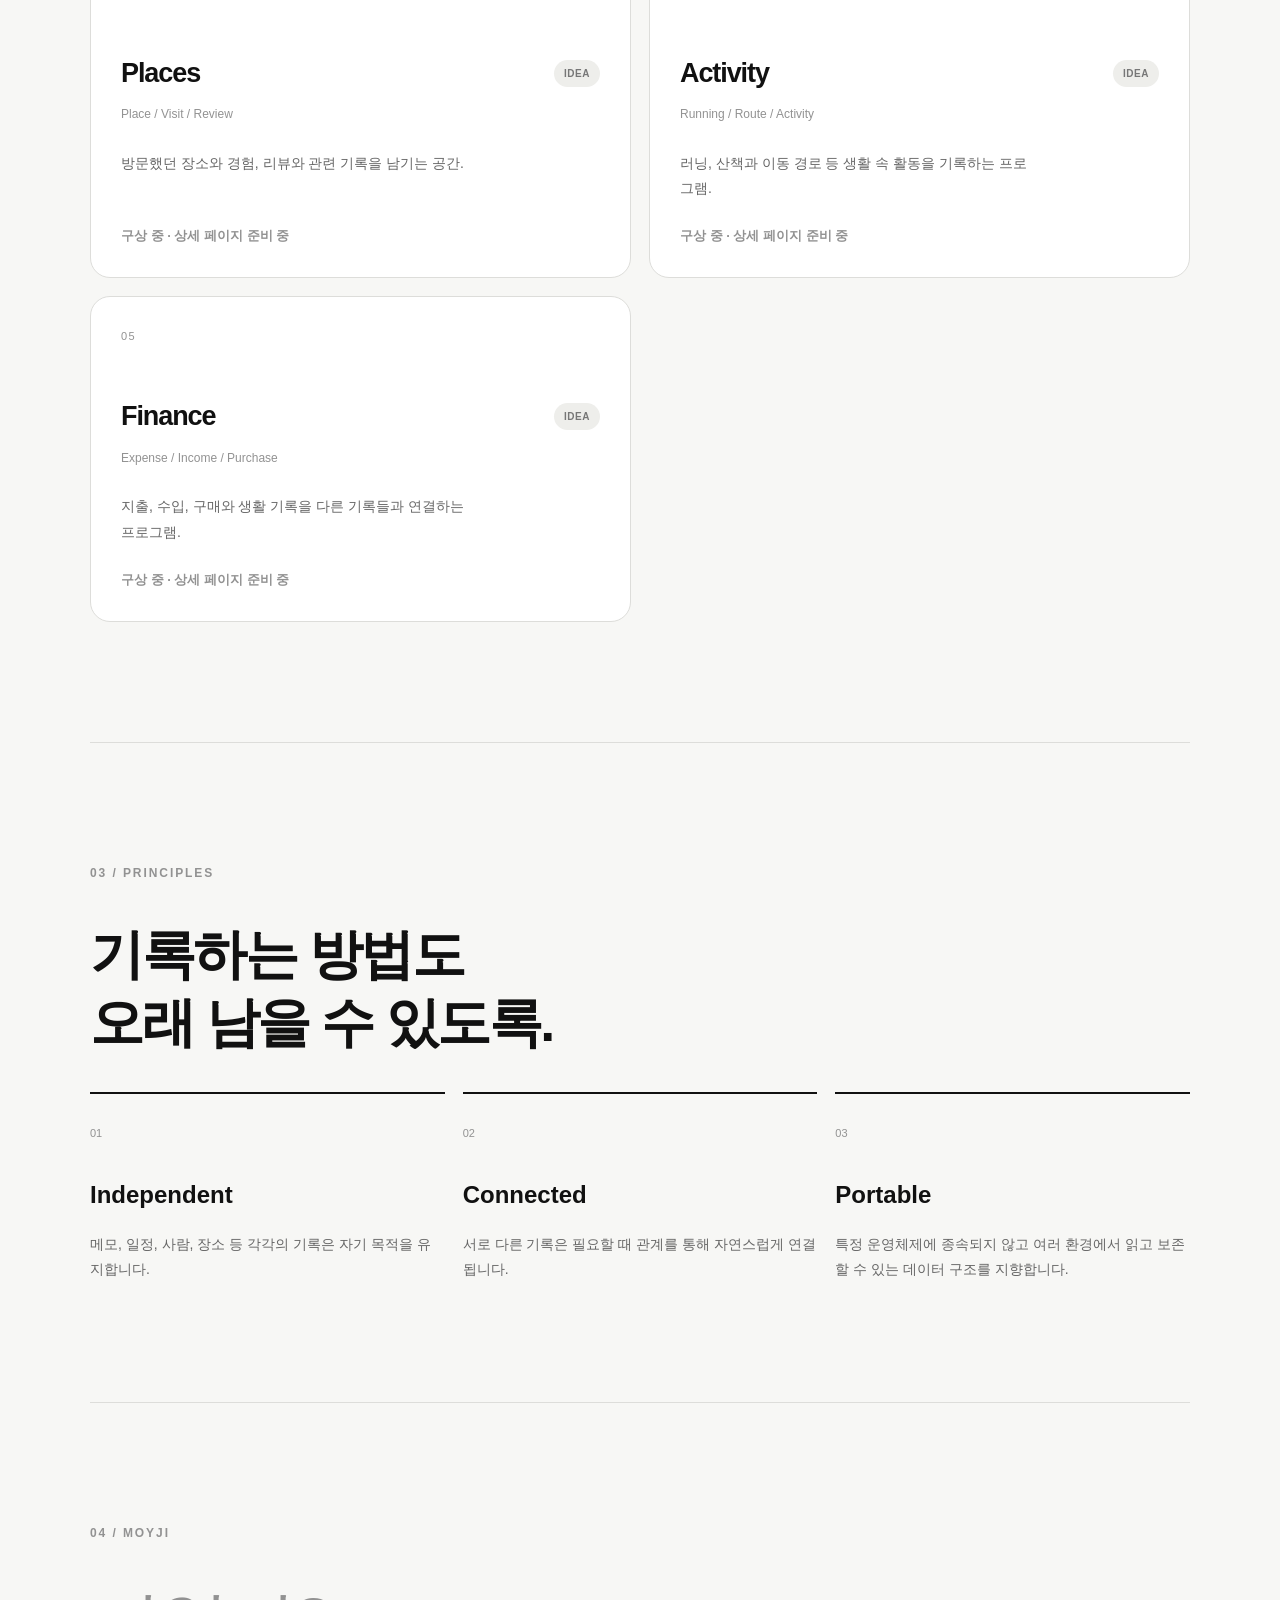
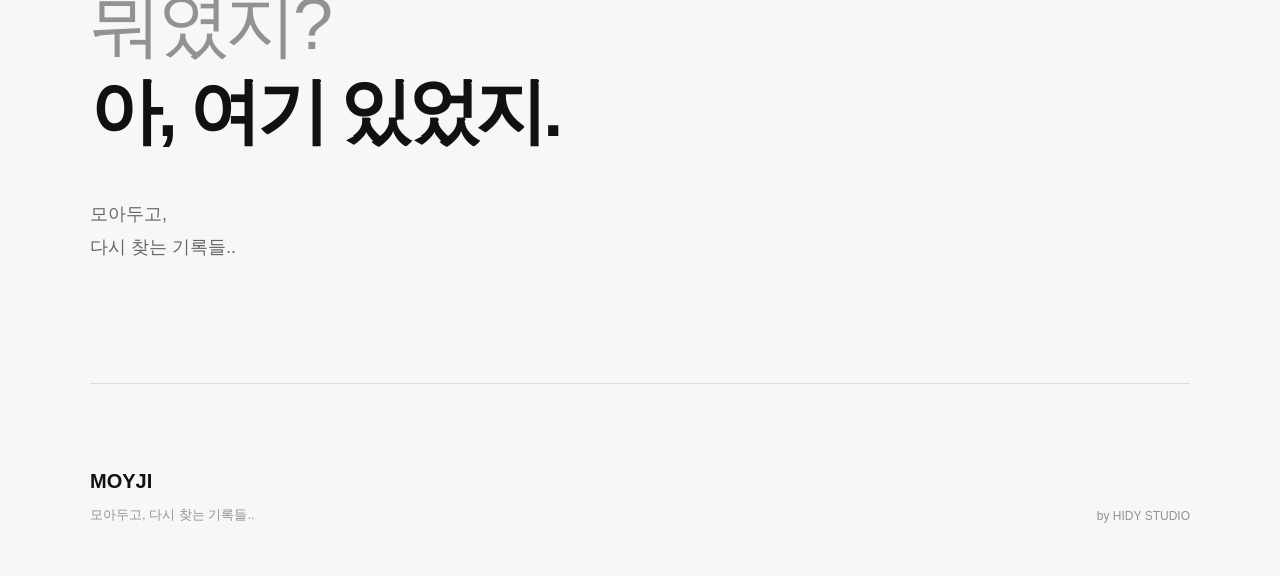
==== commit 101bf7fa: "Update index.html" ====
--- a/index.html
+++ b/index.html
@@ -1,119 +1,572 @@
+
 <!DOCTYPE html>
 <html lang="ko">
+
 <head>
   <meta charset="UTF-8">
   <meta name="viewport" content="width=device-width, initial-scale=1.0">
+
   <title>MOYJI — 모아두고, 다시 찾는 기록들..</title>
-  <meta name="description" content="MOYJI — 뭐였지? 여기 있지. 모아두고, 다시 찾는 기록들..">
+
+  <meta
+    name="description"
+    content="MOYJI — 뭐였지? 여기 있지. 모아두고, 다시 찾는 기록들.."
+  >
+
   <link rel="icon" href="favicon.svg" type="image/svg+xml">
   <link rel="stylesheet" href="style.css">
+
   <style>
-    .memth-link { display: inline-flex; align-items: center; gap: 9px; margin-top: 24px; font-size: 13px; font-weight: 700; color: #07593c; text-decoration: none; border-bottom: 1px solid currentColor; padding-bottom: 3px; }
-    .memth-link:hover { color: #043c28; }
-    .memth-link:focus-visible { outline: 2px solid #07593c; outline-offset: 5px; }
+
+    /* MEMTH LINK */
+
+    .memth-link {
+      display: inline-flex;
+      align-items: center;
+      gap: 9px;
+      margin-top: 24px;
+      padding-bottom: 3px;
+      color: #07593c;
+      font-size: 13px;
+      font-weight: 700;
+      text-decoration: none;
+      border-bottom: 1px solid currentColor;
+    }
+
+    .memth-link:hover {
+      color: #043c28;
+    }
+
+    /* LATEST UPDATE LINK */
+
+    .focus-link {
+      display: inline-flex;
+      align-items: center;
+      gap: 9px;
+      align-self: flex-start;
+      margin-top: 32px;
+      padding-bottom: 5px;
+      color: #ffffff;
+      font-size: 14px;
+      font-weight: 700;
+      text-decoration: none;
+      border-bottom: 1px solid #777777;
+    }
+
+    .focus-link:hover {
+      color: #bde3ce;
+      border-color: #bde3ce;
+    }
+
+    /* PROJECT CARD FOOTER */
+
+    .project-card {
+      display: flex;
+      flex-direction: column;
+    }
+
+    .project-card .memth-link {
+      align-self: flex-start;
+      margin-top: auto;
+      padding-top: 24px;
+    }
+
+    .project-note {
+      margin-top: auto;
+      padding-top: 24px;
+      color: #929292;
+      font-size: 13px;
+      font-weight: 600;
+    }
+
   </style>
+
 </head>
+
 <body>
+
+  <!-- NAVIGATION -->
+
   <nav class="top-nav">
+
     <div class="nav-inner">
-      <a class="nav-logo" href="#top">MOYJI</a>
+
+      <a class="nav-logo" href="#top">
+        MOYJI
+      </a>
+
       <div class="nav-links">
         <a href="#about">About</a>
         <a href="#projects">Projects</a>
         <a href="#principles">Principles</a>
       </div>
+
     </div>
+
   </nav>
+
+
   <main id="top">
+
+
+    <!-- HERO -->
+
     <header class="hero">
-      <p class="eyebrow">A PERSONAL RECORD WORLD</p>
-      <h1 class="hero-logo">MOYJI</h1>
-      <h2 class="catchphrase">뭐였지?<br>여기 있지.</h2>
-      <p class="tagline">모아두고, 다시 찾는 기록들..</p>
+
+      <p class="eyebrow">
+        A PERSONAL RECORD WORLD
+      </p>
+
+      <h1 class="hero-logo">
+        MOYJI
+      </h1>
+
+      <h2 class="catchphrase">
+        뭐였지?<br>
+        여기 있지.
+      </h2>
+
+      <p class="tagline">
+        모아두고, 다시 찾는 기록들..
+      </p>
+
       <div class="accent-line"></div>
-      <p class="hero-description">메모, 일정, 사람, 장소, 활동, 취미, 아이디어와 생활 속 여러 기록을 각자의 형태로 남기고 필요할 때 다시 연결합니다.</p>
+
+      <p class="hero-description">
+        메모, 일정, 사람, 장소, 활동, 취미,
+        아이디어와 생활 속 여러 기록을
+        각자의 형태로 남기고 필요할 때 다시 연결합니다.
+      </p>
+
     </header>
+
+
+    <!-- ABOUT -->
+
     <section id="about" class="section">
-      <div class="section-label">01 / ABOUT</div>
+
+      <div class="section-label">
+        01 / ABOUT
+      </div>
+
       <div class="about-layout">
-        <h2 class="section-heading">흩어진 기록을<br>각자의 자리에.</h2>
+
+        <h2 class="section-heading">
+          흩어진 기록을<br>
+          각자의 자리에.
+        </h2>
+
         <div class="about-content">
-          <p>MOYJI는 일상 속에 흩어진 기록들을 모아두고 필요할 때 다시 찾아볼 수 있도록 만드는 프로젝트입니다.</p>
-          <p class="muted">메모는 메모답게, 일정은 일정답게, 사람 정보는 사람 정보답게 존재합니다.</p>
-          <p class="muted">모든 것을 하나로 뒤섞는 대신, 각 프로그램은 독립적으로 존재하면서 필요한 순간 서로 연결됩니다.</p>
+
+          <p>
+            MOYJI는 일상 속에 흩어진 기록들을
+            모아두고 필요할 때 다시 찾아볼 수 있도록
+            만드는 프로젝트입니다.
+          </p>
+
+          <p class="muted">
+            메모는 메모답게,
+            일정은 일정답게,
+            사람 정보는 사람 정보답게 존재합니다.
+          </p>
+
+          <p class="muted">
+            모든 것을 하나로 뒤섞는 대신,
+            각 프로그램은 독립적으로 존재하면서
+            필요한 순간 서로 연결됩니다.
+          </p>
+
         </div>
-      </div>
+
+      </div>
+
     </section>
+
+
+    <!-- LATEST UPDATE : MEMTH -->
+
     <section class="section focus-section">
-      <div class="section-label">CURRENT FOCUS</div>
+
+      <div class="section-label">
+        LATEST UPDATE
+      </div>
+
       <div class="focus-card">
+
         <div class="focus-top">
-          <div><p class="focus-caption">NOW PLANNING</p><h2>People</h2></div>
-          <span class="status planning">Planning</span>
+
+          <div>
+
+            <p class="focus-caption">
+              ANDROID / VERSION 0.47.1
+            </p>
+
+            <h2>
+              Memth
+            </h2>
+
+          </div>
+
+          <span class="status developing">
+            Google Play 출시 준비 중
+          </span>
+
         </div>
-        <p class="focus-title">사람을 하나의 스테이터스로.</p>
-        <p class="focus-description">고객, 손님, 거래처와 연락처를 게임의 스테이터스처럼 정리하고, 방문 기록과 일정, 메모, 파일을 하나의 사람 정보 안에서 확인하는 프로그램입니다.</p>
-        <div class="focus-tags"><span>Person</span><span>Customer</span><span>Contact</span><span>Visit</span><span>Calendar</span></div>
-      </div>
+
+        <p class="focus-title">
+          메모, 할 일, 캘린더.<br>
+          필요한 기록을 한곳에.
+        </p>
+
+        <p class="focus-description">
+          Memth는 글, 사진, 손그림으로 생각을 기록하고,
+          해야 할 일을 정리하며,
+          캘린더에서 일정을 확인할 수 있는
+          Android 생활 기록 앱입니다.
+          <br><br>
+          Memo, Todo, Calendar 기능을 구현했으며,
+          Google Calendar를 포함한 기기 캘린더
+          일정 확인도 지원합니다.
+          <br><br>
+          현재 Google Play 출시를 준비하고 있습니다.
+        </p>
+
+        <div class="focus-tags">
+
+          <span>Memo</span>
+          <span>Todo</span>
+          <span>Calendar</span>
+          <span>Google Calendar</span>
+          <span>Backup</span>
+
+        </div>
+
+        <a class="focus-link" href="memth.html">
+          Memth 자세히 보기
+          <span aria-hidden="true">→</span>
+        </a>
+
+      </div>
+
     </section>
+
+
+    <!-- PROJECTS -->
+
     <section id="projects" class="section">
-      <div class="section-label">02 / PROJECTS</div>
+
+      <div class="section-label">
+        02 / PROJECTS
+      </div>
+
       <div class="section-head">
-        <h2 class="section-heading">MOYJI의 기록들.</h2>
-        <p>각 프로젝트는 독립적으로 작동하면서 하나의 기록 세계를 만들어갑니다.</p>
-      </div>
+
+        <h2 class="section-heading">
+          MOYJI의 기록들.
+        </h2>
+
+        <p>
+          각 프로젝트는 독립적으로 작동하면서
+          하나의 기록 세계를 만들어갑니다.
+        </p>
+
+      </div>
+
+
       <div class="projects">
+
+
+        <!-- MEMTH -->
+
+        <article class="project-card highlight">
+
+          <div class="project-number">
+            01
+          </div>
+
+          <div class="project-head">
+
+            <h3>Memth</h3>
+
+            <span class="status developing">
+              Google Play 출시 준비 중
+            </span>
+
+          </div>
+
+          <p class="project-category">
+            Memo / Todo / Calendar
+          </p>
+
+          <p class="project-description">
+            글, 사진, 손그림으로 메모를 남기고,
+            Todo와 캘린더에서 일상을 관리하는
+            Android 기록 앱.
+            Google Calendar 일정 확인을 지원합니다.
+          </p>
+
+          <a class="memth-link" href="memth.html">
+            Memth 자세히 보기
+            <span aria-hidden="true">→</span>
+          </a>
+
+        </article>
+
+
+        <!-- PEOPLE -->
+
         <article class="project-card">
-          <div class="project-number">01</div>
-          <div class="project-head"><h3>Memth</h3><span class="status developing">Google Play 출시 준비 중</span></div>
-          <p class="project-category">Memo / Todo / Calendar</p>
-          <p class="project-description">글, 사진, 손그림으로 메모를 남기고, Todo와 캘린더에서 일상을 관리하는 Android 기록 앱. Google Calendar 일정 확인을 지원합니다.</p>
-          <a class="memth-link" href="memth.html" aria-label="Memth 앱 상세 소개 페이지로 이동">Memth 자세히 보기 <span aria-hidden="true">→</span></a>
-        </article>
-        <article class="project-card highlight">
-          <div class="project-number">02</div>
-          <div class="project-head"><h3>People</h3><span class="status planning">Planning</span></div>
-          <p class="project-category">Person / Customer / Contact</p>
-          <p class="project-description">사람, 고객, 거래처와 방문 기록을 스테이터스 형태로 정리하는 프로그램.</p>
-        </article>
+
+          <div class="project-number">
+            02
+          </div>
+
+          <div class="project-head">
+
+            <h3>People</h3>
+
+            <span class="status planning">
+              Planning
+            </span>
+
+          </div>
+
+          <p class="project-category">
+            Person / Customer / Contact
+          </p>
+
+          <p class="project-description">
+            사람, 고객, 거래처와 방문 기록을
+            스테이터스 형태로 정리하는 프로그램.
+          </p>
+
+          <div class="project-note">
+            기획 중 · 상세 페이지 준비 중
+          </div>
+
+        </article>
+
+
+        <!-- PLACES -->
+
         <article class="project-card">
-          <div class="project-number">03</div>
-          <div class="project-head"><h3>Places</h3><span class="status idea">Idea</span></div>
-          <p class="project-category">Place / Visit / Review</p>
-          <p class="project-description">방문했던 장소와 경험, 리뷰와 관련 기록을 남기는 공간.</p>
-        </article>
+
+          <div class="project-number">
+            03
+          </div>
+
+          <div class="project-head">
+
+            <h3>Places</h3>
+
+            <span class="status idea">
+              Idea
+            </span>
+
+          </div>
+
+          <p class="project-category">
+            Place / Visit / Review
+          </p>
+
+          <p class="project-description">
+            방문했던 장소와 경험,
+            리뷰와 관련 기록을 남기는 공간.
+          </p>
+
+          <div class="project-note">
+            구상 중 · 상세 페이지 준비 중
+          </div>
+
+        </article>
+
+
+        <!-- ACTIVITY -->
+
         <article class="project-card">
-          <div class="project-number">04</div>
-          <div class="project-head"><h3>Activity</h3><span class="status idea">Idea</span></div>
-          <p class="project-category">Running / Route / Activity</p>
-          <p class="project-description">러닝, 산책과 이동 경로 등 생활 속 활동을 기록하는 프로그램.</p>
-        </article>
+
+          <div class="project-number">
+            04
+          </div>
+
+          <div class="project-head">
+
+            <h3>Activity</h3>
+
+            <span class="status idea">
+              Idea
+            </span>
+
+          </div>
+
+          <p class="project-category">
+            Running / Route / Activity
+          </p>
+
+          <p class="project-description">
+            러닝, 산책과 이동 경로 등
+            생활 속 활동을 기록하는 프로그램.
+          </p>
+
+          <div class="project-note">
+            구상 중 · 상세 페이지 준비 중
+          </div>
+
+        </article>
+
+
+        <!-- FINANCE -->
+
         <article class="project-card">
-          <div class="project-number">05</div>
-          <div class="project-head"><h3>Finance</h3><span class="status idea">Idea</span></div>
-          <p class="project-category">Expense / Income / Purchase</p>
-          <p class="project-description">지출, 수입, 구매와 생활 기록을 다른 기록들과 연결하는 프로그램.</p>
-        </article>
-      </div>
+
+          <div class="project-number">
+            05
+          </div>
+
+          <div class="project-head">
+
+            <h3>Finance</h3>
+
+            <span class="status idea">
+              Idea
+            </span>
+
+          </div>
+
+          <p class="project-category">
+            Expense / Income / Purchase
+          </p>
+
+          <p class="project-description">
+            지출, 수입, 구매와 생활 기록을
+            다른 기록들과 연결하는 프로그램.
+          </p>
+
+          <div class="project-note">
+            구상 중 · 상세 페이지 준비 중
+          </div>
+
+        </article>
+
+      </div>
+
     </section>
+
+
+    <!-- PRINCIPLES -->
+
     <section id="principles" class="section">
-      <div class="section-label">03 / PRINCIPLES</div>
-      <h2 class="section-heading">기록하는 방법도<br>오래 남을 수 있도록.</h2>
+
+      <div class="section-label">
+        03 / PRINCIPLES
+      </div>
+
+      <h2 class="section-heading">
+        기록하는 방법도<br>
+        오래 남을 수 있도록.
+      </h2>
+
       <div class="principles">
-        <article class="principle"><span class="principle-number">01</span><h3>Independent</h3><p>메모, 일정, 사람, 장소 등 각각의 기록은 자기 목적을 유지합니다.</p></article>
-        <article class="principle"><span class="principle-number">02</span><h3>Connected</h3><p>서로 다른 기록은 필요할 때 관계를 통해 자연스럽게 연결됩니다.</p></article>
-        <article class="principle"><span class="principle-number">03</span><h3>Portable</h3><p>특정 운영체제에 종속되지 않고 여러 환경에서 읽고 보존할 수 있는 데이터 구조를 지향합니다.</p></article>
-      </div>
+
+        <article class="principle">
+
+          <span class="principle-number">01</span>
+
+          <h3>Independent</h3>
+
+          <p>
+            메모, 일정, 사람, 장소 등
+            각각의 기록은 자기 목적을 유지합니다.
+          </p>
+
+        </article>
+
+
+        <article class="principle">
+
+          <span class="principle-number">02</span>
+
+          <h3>Connected</h3>
+
+          <p>
+            서로 다른 기록은 필요할 때
+            관계를 통해 자연스럽게 연결됩니다.
+          </p>
+
+        </article>
+
+
+        <article class="principle">
+
+          <span class="principle-number">03</span>
+
+          <h3>Portable</h3>
+
+          <p>
+            특정 운영체제에 종속되지 않고
+            여러 환경에서 읽고 보존할 수 있는
+            데이터 구조를 지향합니다.
+          </p>
+
+        </article>
+
+      </div>
+
     </section>
+
+
+    <!-- PHILOSOPHY -->
+
     <section class="section philosophy">
-      <div class="section-label">04 / MOYJI</div>
-      <blockquote><span>뭐였지?</span><strong>아, 여기 있었지.</strong></blockquote>
-      <p>모아두고,<br>다시 찾는 기록들..</p>
+
+      <div class="section-label">
+        04 / MOYJI
+      </div>
+
+      <blockquote>
+
+        <span>뭐였지?</span>
+
+        <strong>
+          아, 여기 있었지.
+        </strong>
+
+      </blockquote>
+
+      <p>
+        모아두고,<br>
+        다시 찾는 기록들..
+      </p>
+
     </section>
+
+
+    <!-- FOOTER -->
+
     <footer>
-      <div class="footer-brand"><strong>MOYJI</strong><p>모아두고, 다시 찾는 기록들..</p></div>
-      <div class="footer-right"><span>by HIDY STUDIO</span></div>
+
+      <div class="footer-brand">
+
+        <strong>MOYJI</strong>
+
+        <p>
+          모아두고, 다시 찾는 기록들..
+        </p>
+
+      </div>
+
+      <div class="footer-right">
+
+        <span>
+          by HIDY STUDIO
+        </span>
+
+      </div>
+
     </footer>
+
   </main>
+
 </body>
+
 </html>
